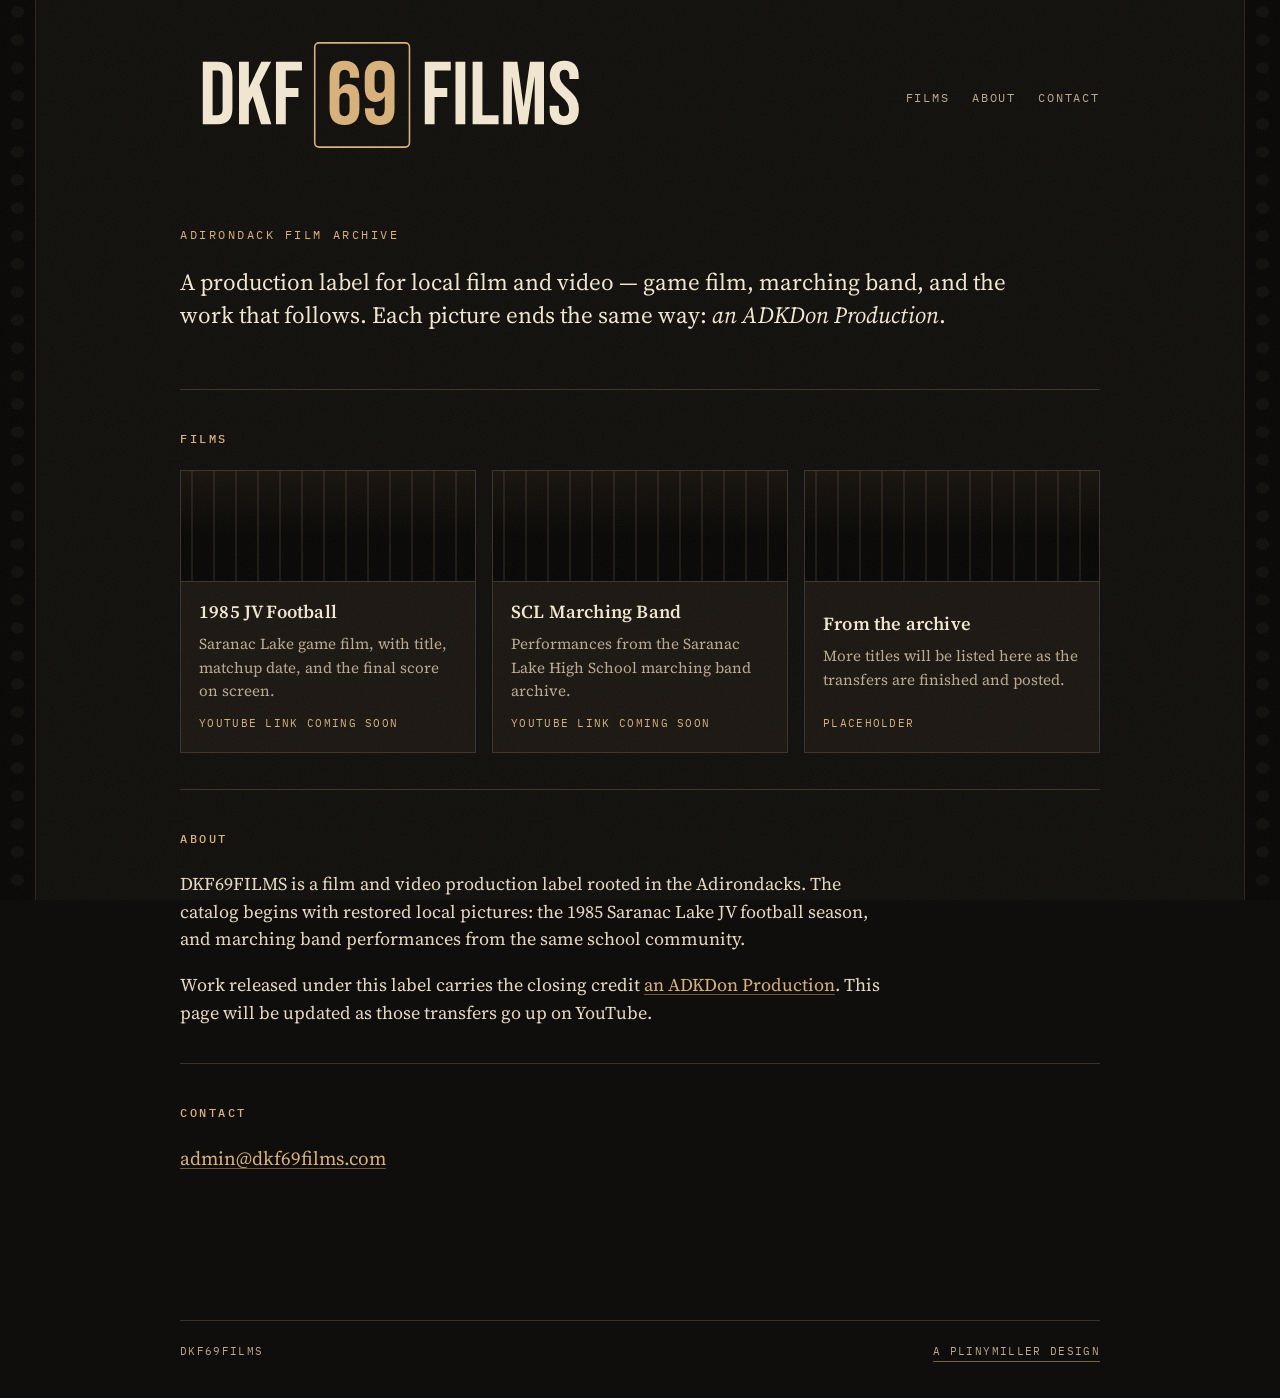
==== index.html @ ca329e14 "Initial one-page DKF69FILMS site" ====
<!DOCTYPE html>
<html lang="en">
<head>
<meta charset="utf-8">
<meta name="viewport" content="width=device-width, initial-scale=1">
<title>DKF69FILMS | Adirondack film archive</title>
<meta name="description" content="DKF69FILMS is an Adirondack film and video production label. The archive will include 1985 Saranac Lake JV football game film and SCL marching band performances, each finishing as an ADKDon Production.">
<link rel="canonical" href="https://dkf69films.com/">
<meta name="robots" content="noindex, nofollow">
<meta name="author" content="DKF69FILMS">
<meta name="theme-color" content="#100e0c">
<meta property="og:type" content="website">
<meta property="og:site_name" content="DKF69FILMS">
<meta property="og:title" content="DKF69FILMS | Adirondack film archive">
<meta property="og:description" content="A production label for local film and video from the Adirondacks.">
<meta property="og:url" content="https://dkf69films.com/">
<meta property="og:image" content="https://dkf69films.com/apple-touch-icon.png">
<meta name="twitter:card" content="summary">
<link rel="icon" href="/favicon.ico" sizes="any">
<link rel="icon" type="image/png" sizes="32x32" href="/favicon-32.png">
<link rel="apple-touch-icon" href="/apple-touch-icon.png">
<link rel="preconnect" href="https://fonts.googleapis.com">
<link rel="preconnect" href="https://fonts.gstatic.com" crossorigin>
<link href="https://fonts.googleapis.com/css2?family=IBM+Plex+Mono:wght@400;500&family=Source+Serif+4:ital,opsz,wght@0,8..60,400;0,8..60,600;1,8..60,400&display=swap" rel="stylesheet">
<style>
  :root {
    --bg: #100e0c;
    --bg-2: #1a1612;
    --cream: #f0e6d0;
    --muted: #b9a990;
    --gold: #d7b07a;
    --line: #3a3228;
    --card: #191510;
    --rail: 36px;
  }
  * { box-sizing: border-box; }
  html { scroll-behavior: smooth; }
  @media (prefers-reduced-motion: reduce) { html { scroll-behavior: auto; } }
  body {
    margin: 0;
    background: var(--bg);
    color: var(--cream);
    font: 18px/1.55 "Source Serif 4", Georgia, "Times New Roman", serif;
    -webkit-font-smoothing: antialiased;
    min-height: 100vh;
  }
  .rail {
    position: fixed;
    top: 0; bottom: 0;
    width: var(--rail);
    background-color: #070605;
    background-image: radial-gradient(ellipse 7px 6px at 50% 12px, var(--bg) 0 6px, transparent 7px);
    background-size: 100% 28px;
    z-index: 4;
    pointer-events: none;
  }
  .rail.left { left: 0; border-right: 1px solid #2a241c; }
  .rail.right { right: 0; border-left: 1px solid #2a241c; }
  .grain {
    pointer-events: none;
    position: fixed;
    inset: 0;
    z-index: 5;
    opacity: 0.07;
    background-image: url("data:image/svg+xml;utf8,<svg xmlns='http://www.w3.org/2000/svg' width='180' height='180'><filter id='n'><feTurbulence type='fractalNoise' baseFrequency='0.85' numOctaves='2' stitchTiles='stitch'/><feColorMatrix values='0 0 0 0 1  0 0 0 0 0.92  0 0 0 0 0.78  0 0 0 0.7 0'/></filter><rect width='100%' height='100%' filter='url(%23n)'/></svg>");
  }
  a { color: var(--gold); text-decoration-color: rgba(215,176,122,0.45); text-underline-offset: 3px; }
  a:hover { color: var(--cream); }
  a:focus-visible { outline: 2px solid var(--gold); outline-offset: 3px; }
  .skip {
    position: absolute; left: -999px; top: 0;
    background: var(--gold); color: var(--bg); padding: 8px 12px; z-index: 10;
  }
  .skip:focus { left: calc(var(--rail) + 16px); top: 12px; }
  .wrap {
    width: min(920px, calc(100% - (var(--rail) * 2) - 48px));
    margin: 0 auto;
    padding: 0 0 72px;
  }
  header {
    display: flex;
    align-items: center;
    justify-content: space-between;
    gap: 24px;
    padding: 28px 0 8px;
  }
  .logo { display: block; width: min(420px, 72vw); height: auto; }
  nav { display: flex; flex-wrap: wrap; gap: 6px 22px; font-family: "IBM Plex Mono", ui-monospace, monospace; font-size: 0.72rem; letter-spacing: 0.16em; text-transform: uppercase; }
  nav a { color: var(--muted); text-decoration: none; padding: 8px 0 2px; border-bottom: 1px solid transparent; }
  nav a:hover { color: var(--cream); border-bottom-color: var(--gold); }
  .hero { padding: 56px 0 28px; }
  .kicker {
    margin: 0 0 22px;
    font-family: "IBM Plex Mono", ui-monospace, monospace;
    font-size: 0.72rem;
    letter-spacing: 0.22em;
    text-transform: uppercase;
    color: var(--gold);
  }
  .lede { margin: 0; max-width: 36em; font-size: clamp(1.15rem, 2.2vw, 1.45rem); font-weight: 400; line-height: 1.45; color: var(--cream); }
  section { padding: 40px 0 8px; border-top: 1px solid var(--line); margin-top: 28px; }
  h2 {
    margin: 0 0 22px;
    font-family: "IBM Plex Mono", ui-monospace, monospace;
    font-size: 0.72rem;
    font-weight: 500;
    letter-spacing: 0.22em;
    text-transform: uppercase;
    color: var(--gold);
  }
  .films { display: grid; grid-template-columns: repeat(3, 1fr); gap: 16px; }
  .card {
    background: var(--card);
    border: 1px solid var(--line);
    min-height: 220px;
    padding: 18px 18px 20px;
    display: flex;
    flex-direction: column;
    justify-content: space-between;
    position: relative;
  }
  .card::before {
    content: "";
    display: block;
    height: 110px;
    margin: -18px -18px 16px;
    background:
      linear-gradient(180deg, rgba(215,176,122,0.07), transparent 60%),
      repeating-linear-gradient(90deg, #070605 0 10px, #1c1813 10px 12px, #070605 12px 22px);
    border-bottom: 1px solid var(--line);
  }
  .card h3 { margin: 0 0 6px; font-size: 1.15rem; font-weight: 600; letter-spacing: 0.01em; }
  .card p { margin: 0; color: var(--muted); font-size: 0.95rem; }
  .card .tag {
    font-family: "IBM Plex Mono", ui-monospace, monospace;
    font-size: 0.68rem;
    letter-spacing: 0.12em;
    text-transform: uppercase;
    color: var(--gold);
    margin-top: 12px;
  }
  .about p { margin: 0 0 1em; max-width: 40em; color: #e4d8c2; }
  .about p:last-child { margin-bottom: 0; }
  .contact a { font-size: 1.2rem; }
  footer {
    width: min(920px, calc(100% - (var(--rail) * 2) - 48px));
    margin: 48px auto 0;
    padding: 22px 0 36px;
    border-top: 1px solid var(--line);
    display: flex;
    justify-content: space-between;
    align-items: baseline;
    gap: 16px 32px;
    flex-wrap: wrap;
    font-family: "IBM Plex Mono", ui-monospace, monospace;
    font-size: 0.7rem;
    letter-spacing: 0.12em;
    text-transform: uppercase;
    color: var(--muted);
  }
  footer a { color: var(--muted); text-decoration: none; border-bottom: 1px solid rgba(215,176,122,0.5); padding-bottom: 1px; }
  footer a:hover { color: var(--cream); }
  @media (max-width: 800px) {
    :root { --rail: 16px; }
    .wrap, footer { width: calc(100% - (var(--rail) * 2) - 28px); }
    header { flex-direction: column; align-items: flex-start; gap: 16px; }
    .films { grid-template-columns: 1fr; }
    .card { min-height: 0; }
    .hero { padding-top: 36px; }
  }
</style>
</head>
<body>
  <div class="rail left" aria-hidden="true"></div>
  <div class="rail right" aria-hidden="true"></div>
  <div class="grain" aria-hidden="true"></div>
  <a class="skip" href="#films">Skip to films</a>
  <div class="wrap">
    <header>
      <a href="#top" id="top"><img class="logo" src="logo.svg" width="1200" height="252" alt="DKF69FILMS"></a>
      <nav aria-label="Page">
        <a href="#films">Films</a>
        <a href="#about">About</a>
        <a href="#contact">Contact</a>
      </nav>
    </header>
    <div class="hero">
      <p class="kicker">Adirondack film archive</p>
      <p class="lede">A production label for local film and video &mdash; game film, marching band, and the work that follows. Each picture ends the same way: <em>an ADKDon Production</em>.</p>
    </div>
    <section id="films">
      <h2>Films</h2>
      <div class="films">
        <article class="card">
          <div>
            <h3>1985 JV Football</h3>
            <p>Saranac Lake game film, with title, matchup date, and the final score on screen.</p>
          </div>
          <p class="tag">YouTube link coming soon</p>
        </article>
        <article class="card">
          <div>
            <h3>SCL Marching Band</h3>
            <p>Performances from the Saranac Lake High School marching band archive.</p>
          </div>
          <p class="tag">YouTube link coming soon</p>
        </article>
        <article class="card">
          <div>
            <h3>From the archive</h3>
            <p>More titles will be listed here as the transfers are finished and posted.</p>
          </div>
          <p class="tag">Placeholder</p>
        </article>
      </div>
    </section>
    <section id="about" class="about">
      <h2>About</h2>
      <p>DKF69FILMS is a film and video production label rooted in the Adirondacks. The catalog begins with restored local pictures: the 1985 Saranac Lake JV football season, and marching band performances from the same school community.</p>
      <p>Work released under this label carries the closing credit <a href="https://adkdon.com/">an ADKDon Production</a>. This page will be updated as those transfers go up on YouTube.</p>
    </section>
    <section id="contact" class="contact">
      <h2>Contact</h2>
      <p><a href="mailto:admin@dkf69films.com">admin@dkf69films.com</a></p>
    </section>
  </div>
  <footer>
    <span>DKF69FILMS</span>
    <a href="https://plinymiller.com/">a plinymiller design</a>
  </footer>
</body>
</html>
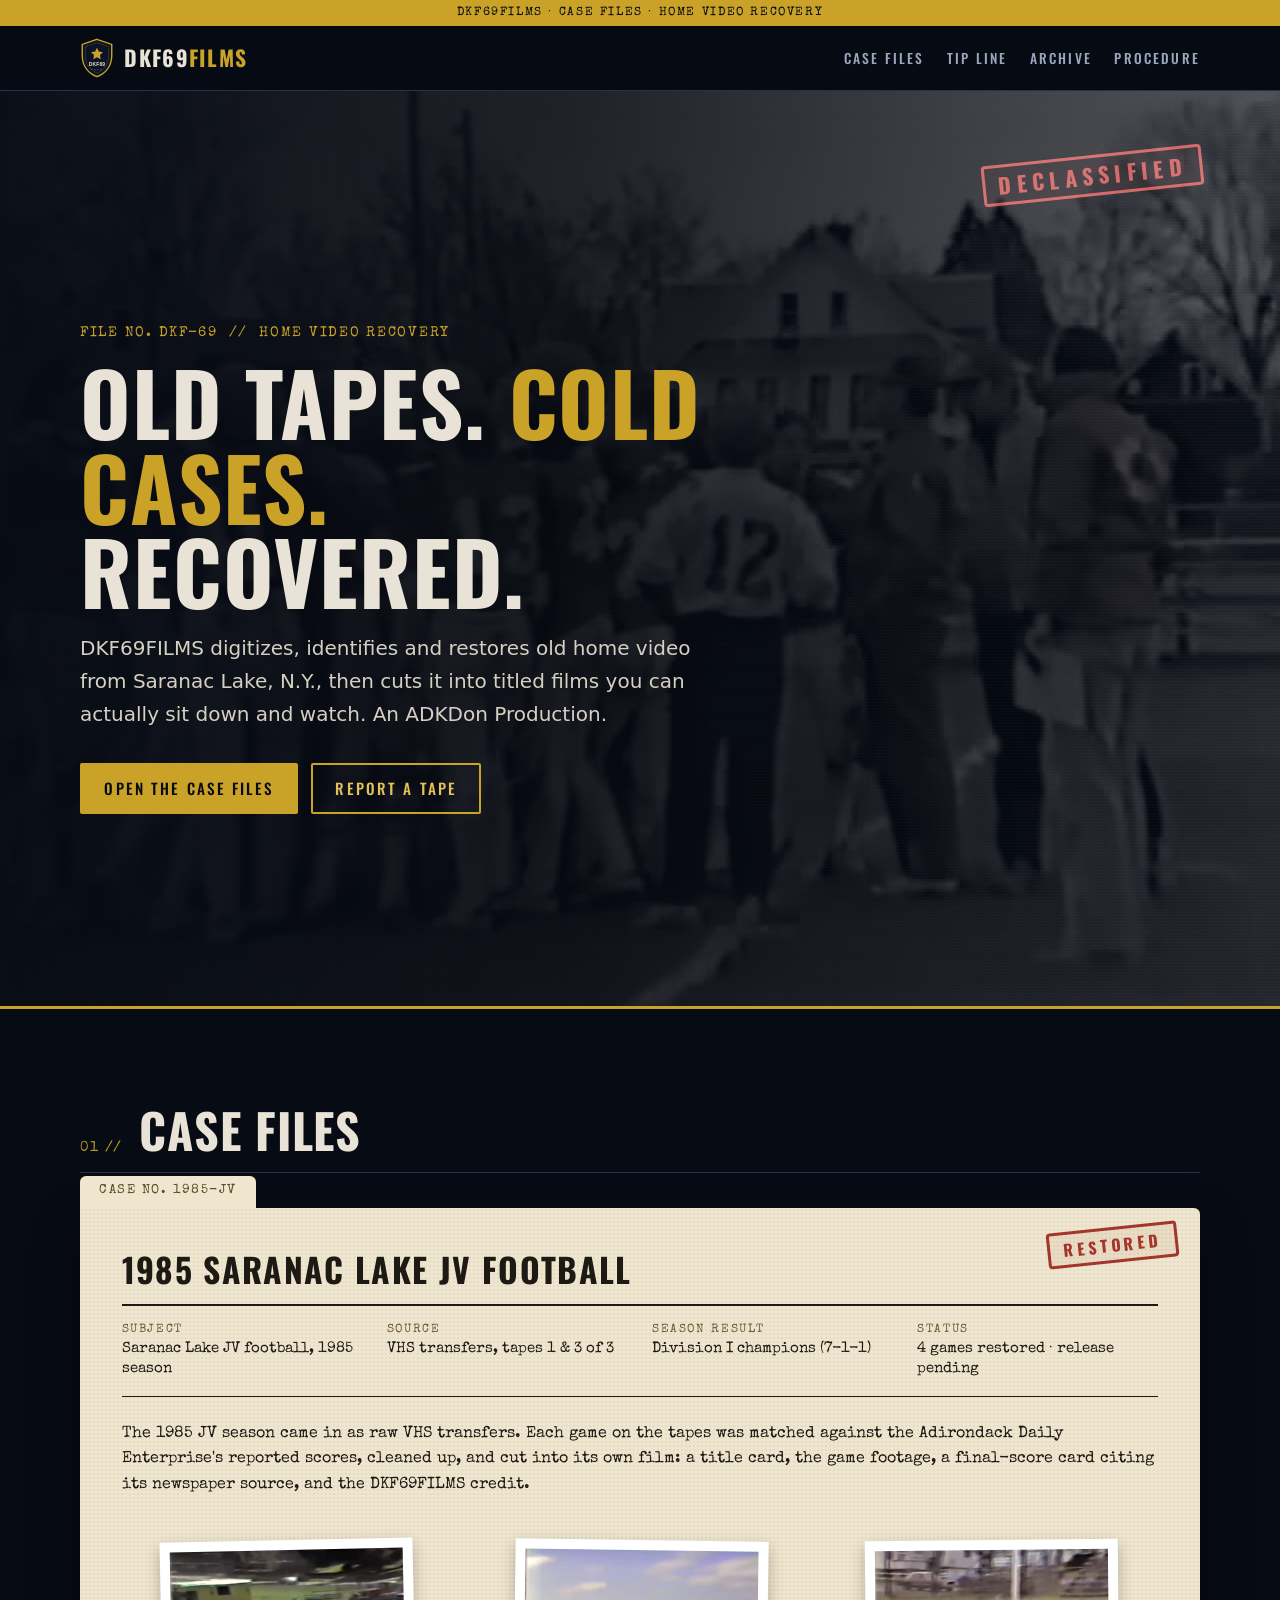
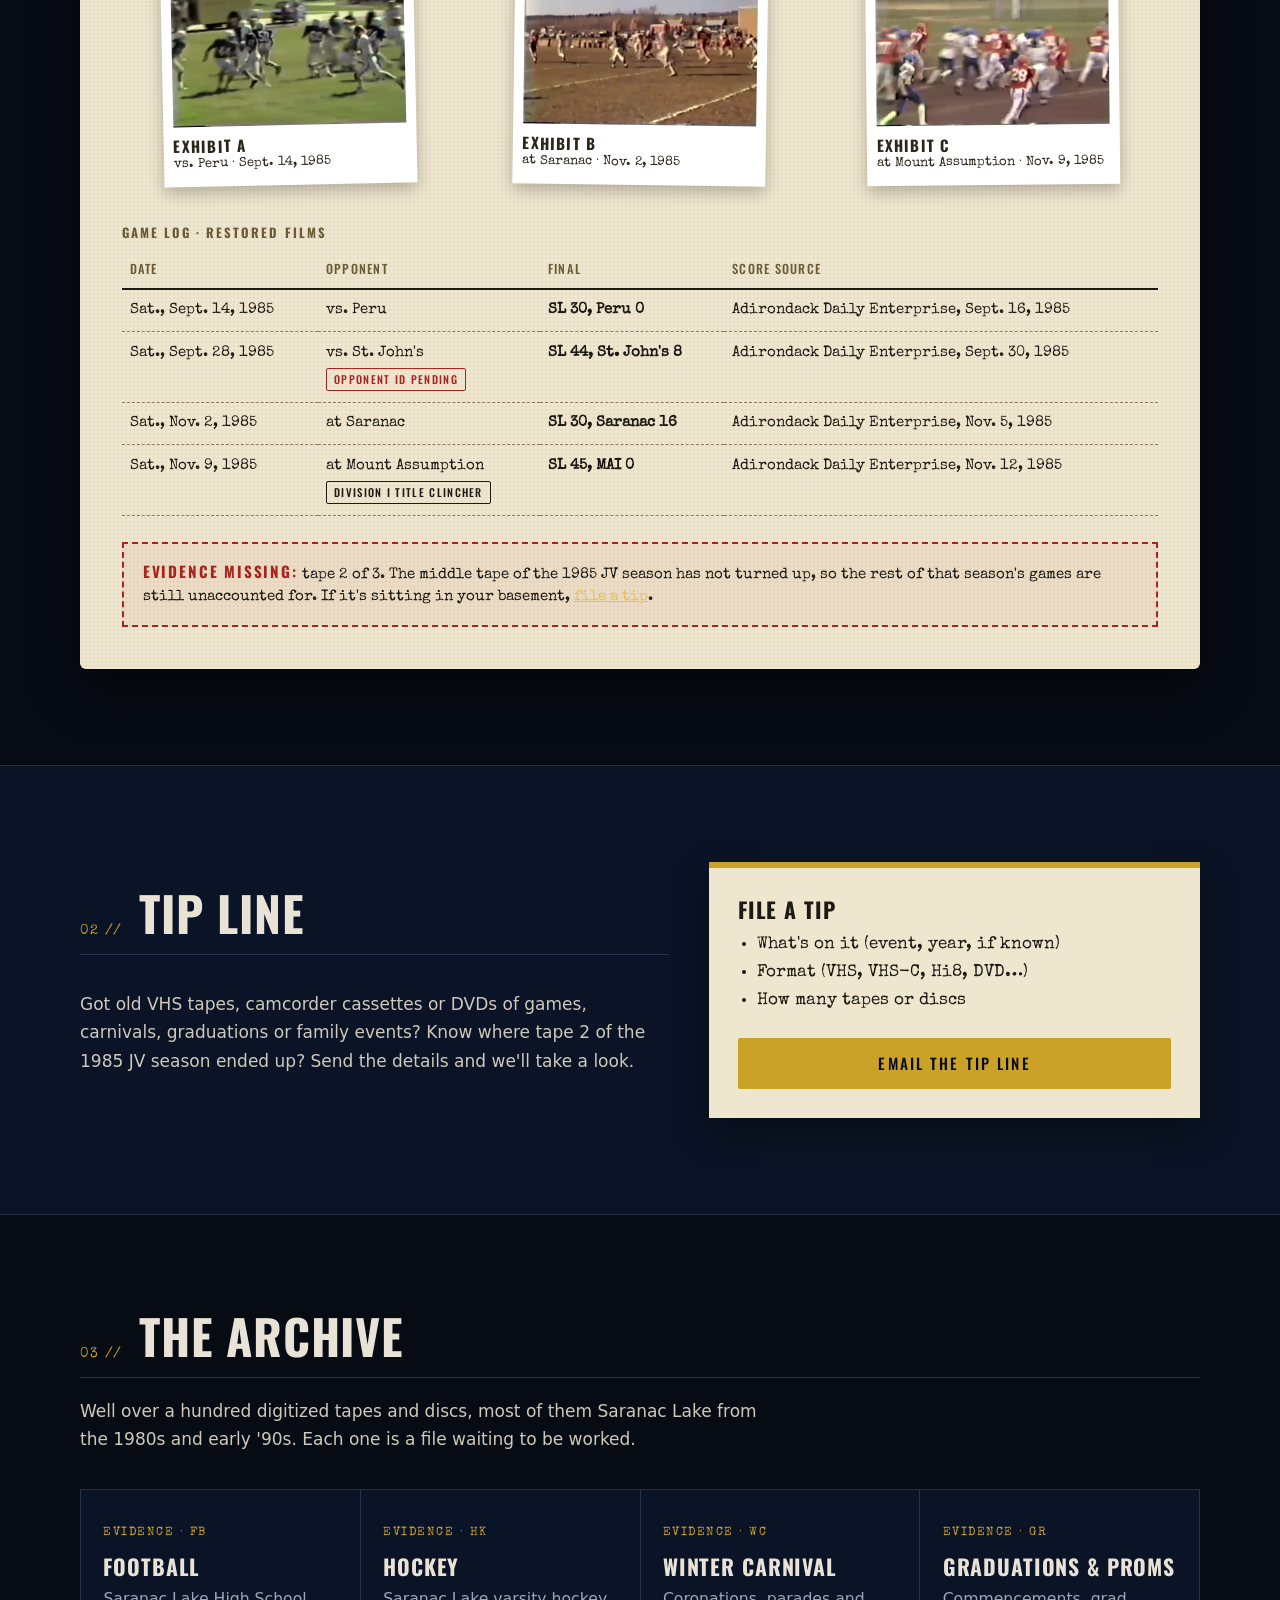
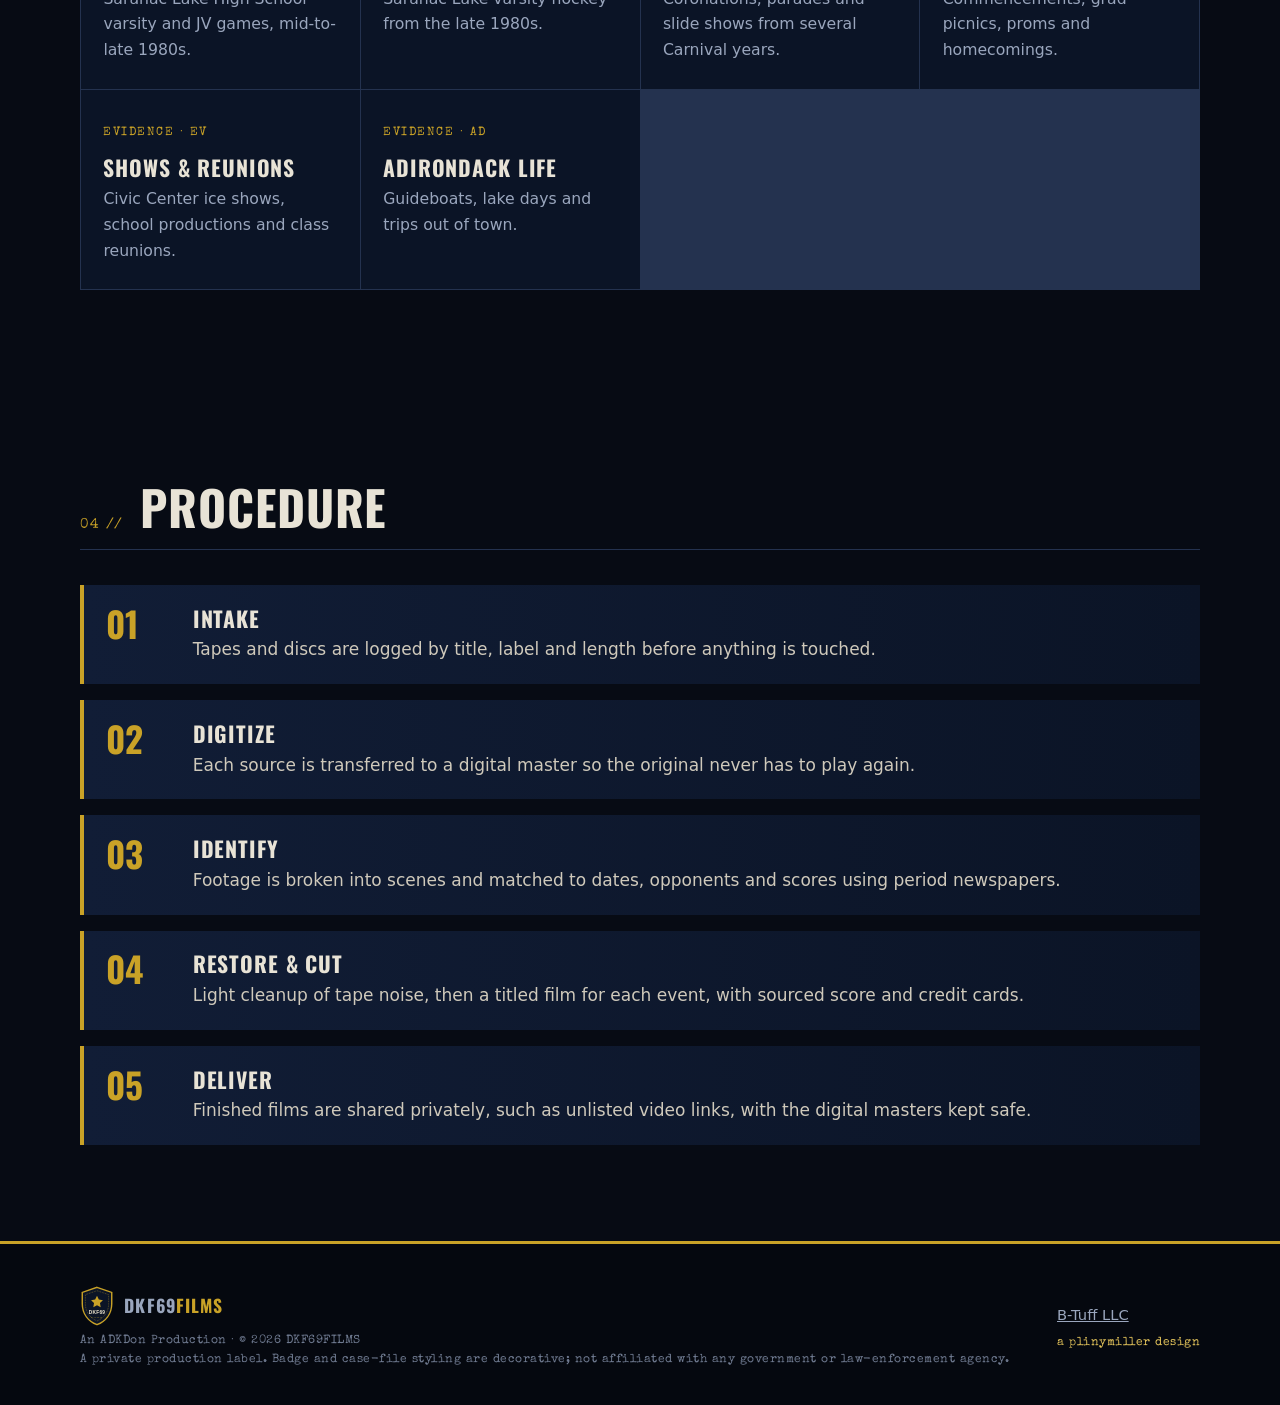
==== commit 280476cd: "Redesign: case-file themed DKF69FILMS site (approved by Brian)" ====
--- a/index.html
+++ b/index.html
@@ -1,232 +1,177 @@
-<!DOCTYPE html>
+<!doctype html>
 <html lang="en">
 <head>
 <meta charset="utf-8">
 <meta name="viewport" content="width=device-width, initial-scale=1">
-<title>DKF69FILMS | Adirondack film archive</title>
-<meta name="description" content="DKF69FILMS is an Adirondack film and video production label. The archive will include 1985 Saranac Lake JV football game film and SCL marching band performances, each finishing as an ADKDon Production.">
+<title>DKF69FILMS · Home Video Recovery &amp; Restoration · Saranac Lake, N.Y.</title>
+<meta name="description" content="DKF69FILMS recovers, identifies and restores old home video from Saranac Lake, N.Y., and cuts it into titled films. Case file: the 1985 Saranac Lake JV football season. An ADKDon Production.">
 <link rel="canonical" href="https://dkf69films.com/">
-<meta name="robots" content="noindex, nofollow">
-<meta name="author" content="DKF69FILMS">
-<meta name="theme-color" content="#100e0c">
+<meta name="theme-color" content="#070b14">
+<link rel="icon" href="/favicon.svg" type="image/svg+xml">
+<link rel="icon" href="/favicon-32.png" sizes="32x32" type="image/png">
+<link rel="apple-touch-icon" href="/apple-touch-icon.png">
 <meta property="og:type" content="website">
 <meta property="og:site_name" content="DKF69FILMS">
-<meta property="og:title" content="DKF69FILMS | Adirondack film archive">
-<meta property="og:description" content="A production label for local film and video from the Adirondacks.">
+<meta property="og:title" content="DKF69FILMS · Old tapes. Cold cases. Recovered.">
+<meta property="og:description" content="Home video recovery and restoration from Saranac Lake, N.Y. An ADKDon Production.">
 <meta property="og:url" content="https://dkf69films.com/">
-<meta property="og:image" content="https://dkf69films.com/apple-touch-icon.png">
-<meta name="twitter:card" content="summary">
-<link rel="icon" href="/favicon.ico" sizes="any">
-<link rel="icon" type="image/png" sizes="32x32" href="/favicon-32.png">
-<link rel="apple-touch-icon" href="/apple-touch-icon.png">
-<link rel="preconnect" href="https://fonts.googleapis.com">
-<link rel="preconnect" href="https://fonts.gstatic.com" crossorigin>
-<link href="https://fonts.googleapis.com/css2?family=IBM+Plex+Mono:wght@400;500&family=Source+Serif+4:ital,opsz,wght@0,8..60,400;0,8..60,600;1,8..60,400&display=swap" rel="stylesheet">
-<style>
-  :root {
-    --bg: #100e0c;
-    --bg-2: #1a1612;
-    --cream: #f0e6d0;
-    --muted: #b9a990;
-    --gold: #d7b07a;
-    --line: #3a3228;
-    --card: #191510;
-    --rail: 36px;
-  }
-  * { box-sizing: border-box; }
-  html { scroll-behavior: smooth; }
-  @media (prefers-reduced-motion: reduce) { html { scroll-behavior: auto; } }
-  body {
-    margin: 0;
-    background: var(--bg);
-    color: var(--cream);
-    font: 18px/1.55 "Source Serif 4", Georgia, "Times New Roman", serif;
-    -webkit-font-smoothing: antialiased;
-    min-height: 100vh;
-  }
-  .rail {
-    position: fixed;
-    top: 0; bottom: 0;
-    width: var(--rail);
-    background-color: #070605;
-    background-image: radial-gradient(ellipse 7px 6px at 50% 12px, var(--bg) 0 6px, transparent 7px);
-    background-size: 100% 28px;
-    z-index: 4;
-    pointer-events: none;
-  }
-  .rail.left { left: 0; border-right: 1px solid #2a241c; }
-  .rail.right { right: 0; border-left: 1px solid #2a241c; }
-  .grain {
-    pointer-events: none;
-    position: fixed;
-    inset: 0;
-    z-index: 5;
-    opacity: 0.07;
-    background-image: url("data:image/svg+xml;utf8,<svg xmlns='http://www.w3.org/2000/svg' width='180' height='180'><filter id='n'><feTurbulence type='fractalNoise' baseFrequency='0.85' numOctaves='2' stitchTiles='stitch'/><feColorMatrix values='0 0 0 0 1  0 0 0 0 0.92  0 0 0 0 0.78  0 0 0 0.7 0'/></filter><rect width='100%' height='100%' filter='url(%23n)'/></svg>");
-  }
-  a { color: var(--gold); text-decoration-color: rgba(215,176,122,0.45); text-underline-offset: 3px; }
-  a:hover { color: var(--cream); }
-  a:focus-visible { outline: 2px solid var(--gold); outline-offset: 3px; }
-  .skip {
-    position: absolute; left: -999px; top: 0;
-    background: var(--gold); color: var(--bg); padding: 8px 12px; z-index: 10;
-  }
-  .skip:focus { left: calc(var(--rail) + 16px); top: 12px; }
-  .wrap {
-    width: min(920px, calc(100% - (var(--rail) * 2) - 48px));
-    margin: 0 auto;
-    padding: 0 0 72px;
-  }
-  header {
-    display: flex;
-    align-items: center;
-    justify-content: space-between;
-    gap: 24px;
-    padding: 28px 0 8px;
-  }
-  .logo { display: block; width: min(420px, 72vw); height: auto; }
-  nav { display: flex; flex-wrap: wrap; gap: 6px 22px; font-family: "IBM Plex Mono", ui-monospace, monospace; font-size: 0.72rem; letter-spacing: 0.16em; text-transform: uppercase; }
-  nav a { color: var(--muted); text-decoration: none; padding: 8px 0 2px; border-bottom: 1px solid transparent; }
-  nav a:hover { color: var(--cream); border-bottom-color: var(--gold); }
-  .hero { padding: 56px 0 28px; }
-  .kicker {
-    margin: 0 0 22px;
-    font-family: "IBM Plex Mono", ui-monospace, monospace;
-    font-size: 0.72rem;
-    letter-spacing: 0.22em;
-    text-transform: uppercase;
-    color: var(--gold);
-  }
-  .lede { margin: 0; max-width: 36em; font-size: clamp(1.15rem, 2.2vw, 1.45rem); font-weight: 400; line-height: 1.45; color: var(--cream); }
-  section { padding: 40px 0 8px; border-top: 1px solid var(--line); margin-top: 28px; }
-  h2 {
-    margin: 0 0 22px;
-    font-family: "IBM Plex Mono", ui-monospace, monospace;
-    font-size: 0.72rem;
-    font-weight: 500;
-    letter-spacing: 0.22em;
-    text-transform: uppercase;
-    color: var(--gold);
-  }
-  .films { display: grid; grid-template-columns: repeat(3, 1fr); gap: 16px; }
-  .card {
-    background: var(--card);
-    border: 1px solid var(--line);
-    min-height: 220px;
-    padding: 18px 18px 20px;
-    display: flex;
-    flex-direction: column;
-    justify-content: space-between;
-    position: relative;
-  }
-  .card::before {
-    content: "";
-    display: block;
-    height: 110px;
-    margin: -18px -18px 16px;
-    background:
-      linear-gradient(180deg, rgba(215,176,122,0.07), transparent 60%),
-      repeating-linear-gradient(90deg, #070605 0 10px, #1c1813 10px 12px, #070605 12px 22px);
-    border-bottom: 1px solid var(--line);
-  }
-  .card h3 { margin: 0 0 6px; font-size: 1.15rem; font-weight: 600; letter-spacing: 0.01em; }
-  .card p { margin: 0; color: var(--muted); font-size: 0.95rem; }
-  .card .tag {
-    font-family: "IBM Plex Mono", ui-monospace, monospace;
-    font-size: 0.68rem;
-    letter-spacing: 0.12em;
-    text-transform: uppercase;
-    color: var(--gold);
-    margin-top: 12px;
-  }
-  .about p { margin: 0 0 1em; max-width: 40em; color: #e4d8c2; }
-  .about p:last-child { margin-bottom: 0; }
-  .contact a { font-size: 1.2rem; }
-  footer {
-    width: min(920px, calc(100% - (var(--rail) * 2) - 48px));
-    margin: 48px auto 0;
-    padding: 22px 0 36px;
-    border-top: 1px solid var(--line);
-    display: flex;
-    justify-content: space-between;
-    align-items: baseline;
-    gap: 16px 32px;
-    flex-wrap: wrap;
-    font-family: "IBM Plex Mono", ui-monospace, monospace;
-    font-size: 0.7rem;
-    letter-spacing: 0.12em;
-    text-transform: uppercase;
-    color: var(--muted);
-  }
-  footer a { color: var(--muted); text-decoration: none; border-bottom: 1px solid rgba(215,176,122,0.5); padding-bottom: 1px; }
-  footer a:hover { color: var(--cream); }
-  @media (max-width: 800px) {
-    :root { --rail: 16px; }
-    .wrap, footer { width: calc(100% - (var(--rail) * 2) - 28px); }
-    header { flex-direction: column; align-items: flex-start; gap: 16px; }
-    .films { grid-template-columns: 1fr; }
-    .card { min-height: 0; }
-    .hero { padding-top: 36px; }
-  }
-</style>
+<meta property="og:image" content="https://dkf69films.com/assets/img/og.jpg">
+<meta property="og:image:width" content="1200">
+<meta property="og:image:height" content="630">
+<meta property="og:image:alt" content="DKF69FILMS badge over a 1985 VHS football still">
+<meta name="twitter:card" content="summary_large_image">
+<meta name="twitter:title" content="DKF69FILMS · Old tapes. Cold cases. Recovered.">
+<meta name="twitter:description" content="Home video recovery and restoration from Saranac Lake, N.Y. An ADKDon Production.">
+<meta name="twitter:image" content="https://dkf69films.com/assets/img/og.jpg">
+<link rel="preload" href="/assets/fonts/oswald-latin.woff2" as="font" type="font/woff2" crossorigin>
+<link rel="preload" href="/assets/img/hero-huddle.jpg" as="image" fetchpriority="high">
+<link rel="stylesheet" href="/assets/site.css">
+<script type="application/ld+json">
+{"@context":"https://schema.org","@type":"Organization","name":"DKF69FILMS","url":"https://dkf69films.com/","logo":"https://dkf69films.com/apple-touch-icon.png","description":"Home video recovery and restoration from Saranac Lake, N.Y. An ADKDon Production."}
+</script>
 </head>
 <body>
-  <div class="rail left" aria-hidden="true"></div>
-  <div class="rail right" aria-hidden="true"></div>
-  <div class="grain" aria-hidden="true"></div>
-  <a class="skip" href="#films">Skip to films</a>
+<a class="skip" href="#main">Skip to content</a>
+<div class="strip" role="note">DKF69FILMS · Case files · Home video recovery</div>
+
+<header class="hdr">
   <div class="wrap">
-    <header>
-      <a href="#top" id="top"><img class="logo" src="logo.svg" width="1200" height="252" alt="DKF69FILMS"></a>
-      <nav aria-label="Page">
-        <a href="#films">Films</a>
-        <a href="#about">About</a>
-        <a href="#contact">Contact</a>
-      </nav>
-    </header>
-    <div class="hero">
-      <p class="kicker">Adirondack film archive</p>
-      <p class="lede">A production label for local film and video &mdash; game film, marching band, and the work that follows. Each picture ends the same way: <em>an ADKDon Production</em>.</p>
+    <a class="brand" href="/" aria-label="DKF69FILMS home">
+      <img src="/assets/badge.svg" alt="" width="34" height="40">
+      <b>DKF69<span>FILMS</span></b>
+    </a>
+    <nav aria-label="Main">
+      <ul class="nav">
+        <li><a href="#case-files">Case Files</a></li>
+        <li><a href="#tip-line">Tip Line</a></li>
+        <li><a href="#archive">Archive</a></li>
+        <li><a href="#procedure">Procedure</a></li>
+      </ul>
+    </nav>
+  </div>
+</header>
+
+<main id="main">
+  <section class="hero" aria-labelledby="hero-title">
+    <img class="bg" src="/assets/img/hero-huddle.jpg" alt="" width="1280" height="960" fetchpriority="high">
+    <span class="stamp" aria-hidden="true">Declassified</span>
+    <div class="wrap">
+      <p class="kicker">File No. DKF-69 &nbsp;//&nbsp; Home video recovery</p>
+      <h1 id="hero-title">Old tapes. <em>Cold cases.</em> Recovered.</h1>
+      <p class="lede">DKF69FILMS digitizes, identifies and restores old home video from Saranac Lake, N.Y., then cuts it into titled films you can actually sit down and watch. An ADKDon Production.</p>
+      <div class="btns">
+        <a class="btn" href="#case-files">Open the case files</a>
+        <a class="btn ghost" href="#tip-line">Report a tape</a>
+      </div>
     </div>
-    <section id="films">
-      <h2>Films</h2>
-      <div class="films">
-        <article class="card">
-          <div>
-            <h3>1985 JV Football</h3>
-            <p>Saranac Lake game film, with title, matchup date, and the final score on screen.</p>
-          </div>
-          <p class="tag">YouTube link coming soon</p>
-        </article>
-        <article class="card">
-          <div>
-            <h3>SCL Marching Band</h3>
-            <p>Performances from the Saranac Lake High School marching band archive.</p>
-          </div>
-          <p class="tag">YouTube link coming soon</p>
-        </article>
-        <article class="card">
-          <div>
-            <h3>From the archive</h3>
-            <p>More titles will be listed here as the transfers are finished and posted.</p>
-          </div>
-          <p class="tag">Placeholder</p>
-        </article>
+  </section>
+
+  <section id="case-files" aria-labelledby="cf-title">
+    <div class="wrap">
+      <div class="sec-hd"><span class="no">01 //</span><h2 id="cf-title">Case Files</h2></div>
+
+      <article class="folder" data-tab="Case No. 1985-JV" aria-labelledby="case-1985">
+        <span class="stamp" aria-hidden="true">Restored</span>
+        <h3 id="case-1985">1985 Saranac Lake JV Football</h3>
+        <dl class="meta">
+          <div><dt>Subject</dt><dd>Saranac Lake JV football, 1985 season</dd></div>
+          <div><dt>Source</dt><dd>VHS transfers, tapes 1 &amp; 3 of 3</dd></div>
+          <div><dt>Season result</dt><dd>Division I champions (7-1-1)</dd></div>
+          <div><dt>Status</dt><dd>4 games restored · release pending</dd></div>
+        </dl>
+        <p>The 1985 JV season came in as raw VHS transfers. Each game on the tapes was matched against the Adirondack Daily Enterprise's reported scores, cleaned up, and cut into its own film: a title card, the game footage, a final-score card citing its newspaper source, and the DKF69FILMS credit.</p>
+
+        <div class="exhibits">
+          <figure class="exhibit" style="--r:-1.2deg">
+            <img src="/assets/img/still-1.jpg" alt="Players at the line of scrimmage, vs. Peru, 1985 (VHS still)" width="640" height="480" loading="lazy" decoding="async">
+            <figcaption><b>Exhibit A</b>vs. Peru · Sept. 14, 1985</figcaption>
+          </figure>
+          <figure class="exhibit" style="--r:.8deg">
+            <img src="/assets/img/still-3.jpg" alt="A play in progress, at Saranac, 1985 (VHS still)" width="640" height="480" loading="lazy" decoding="async">
+            <figcaption><b>Exhibit B</b>at Saranac · Nov. 2, 1985</figcaption>
+          </figure>
+          <figure class="exhibit" style="--r:-.6deg">
+            <img src="/assets/img/still-2.jpg" alt="Players on the field at Mount Assumption, 1985 (VHS still)" width="640" height="480" loading="lazy" decoding="async">
+            <figcaption><b>Exhibit C</b>at Mount Assumption · Nov. 9, 1985</figcaption>
+          </figure>
+        </div>
+
+        <table class="log">
+          <caption>Game log · restored films</caption>
+          <thead><tr><th scope="col">Date</th><th scope="col">Opponent</th><th scope="col">Final</th><th scope="col">Score source</th></tr></thead>
+          <tbody>
+            <tr><td>Sat., Sept. 14, 1985</td><td>vs. Peru</td><td class="score">SL 30, Peru 0</td><td>Adirondack Daily Enterprise, Sept. 16, 1985</td></tr>
+            <tr><td>Sat., Sept. 28, 1985</td><td>vs. St. John's <br><span class="tag warn">Opponent ID pending</span></td><td class="score">SL 44, St. John's 8</td><td>Adirondack Daily Enterprise, Sept. 30, 1985</td></tr>
+            <tr><td>Sat., Nov. 2, 1985</td><td>at Saranac</td><td class="score">SL 30, Saranac 16</td><td>Adirondack Daily Enterprise, Nov. 5, 1985</td></tr>
+            <tr><td>Sat., Nov. 9, 1985</td><td>at Mount Assumption <br><span class="tag">Division I title clincher</span></td><td class="score">SL 45, MAI 0</td><td>Adirondack Daily Enterprise, Nov. 12, 1985</td></tr>
+          </tbody>
+        </table>
+
+        <div class="missing" role="note">
+          <strong>Evidence missing:</strong> tape 2 of 3. The middle tape of the 1985 JV season has not turned up, so the rest of that season's games are still unaccounted for. If it's sitting in your basement, <a href="#tip-line">file a tip</a>.
+        </div>
+      </article>
+    </div>
+  </section>
+
+  <section id="tip-line" class="tip" aria-labelledby="tip-title">
+    <div class="wrap">
+      <div>
+        <div class="sec-hd"><span class="no">02 //</span><h2 id="tip-title">Tip Line</h2></div>
+        <p>Got old VHS tapes, camcorder cassettes or DVDs of games, carnivals, graduations or family events? Know where tape 2 of the 1985 JV season ended up? Send the details and we'll take a look.</p>
       </div>
-    </section>
-    <section id="about" class="about">
-      <h2>About</h2>
-      <p>DKF69FILMS is a film and video production label rooted in the Adirondacks. The catalog begins with restored local pictures: the 1985 Saranac Lake JV football season, and marching band performances from the same school community.</p>
-      <p>Work released under this label carries the closing credit <a href="https://adkdon.com/">an ADKDon Production</a>. This page will be updated as those transfers go up on YouTube.</p>
-    </section>
-    <section id="contact" class="contact">
-      <h2>Contact</h2>
-      <p><a href="mailto:admin@dkf69films.com">admin@dkf69films.com</a></p>
-    </section>
+      <div class="card">
+        <h3>File a tip</h3>
+        <ul>
+          <li>What's on it (event, year, if known)</li>
+          <li>Format (VHS, VHS-C, Hi8, DVD…)</li>
+          <li>How many tapes or discs</li>
+        </ul>
+        <a class="btn" href="mailto:info@b-tuff.co?subject=DKF69FILMS%20tip">Email the tip line</a>
+      </div>
+    </div>
+  </section>
+
+  <section id="archive" aria-labelledby="ar-title">
+    <div class="wrap">
+      <div class="sec-hd"><span class="no">03 //</span><h2 id="ar-title">The Archive</h2></div>
+      <p class="intro">Well over a hundred digitized tapes and discs, most of them Saranac Lake from the 1980s and early '90s. Each one is a file waiting to be worked.</p>
+      <div class="grid">
+        <div class="cell"><span class="code">EVIDENCE · FB</span><h3>Football</h3><p>Saranac Lake High School varsity and JV games, mid-to-late 1980s.</p></div>
+        <div class="cell"><span class="code">EVIDENCE · HK</span><h3>Hockey</h3><p>Saranac Lake varsity hockey from the late 1980s.</p></div>
+        <div class="cell"><span class="code">EVIDENCE · WC</span><h3>Winter Carnival</h3><p>Coronations, parades and slide shows from several Carnival years.</p></div>
+        <div class="cell"><span class="code">EVIDENCE · GR</span><h3>Graduations &amp; Proms</h3><p>Commencements, grad picnics, proms and homecomings.</p></div>
+        <div class="cell"><span class="code">EVIDENCE · EV</span><h3>Shows &amp; Reunions</h3><p>Civic Center ice shows, school productions and class reunions.</p></div>
+        <div class="cell"><span class="code">EVIDENCE · AD</span><h3>Adirondack Life</h3><p>Guideboats, lake days and trips out of town.</p></div>
+      </div>
+    </div>
+  </section>
+
+  <section id="procedure" aria-labelledby="pr-title">
+    <div class="wrap">
+      <div class="sec-hd"><span class="no">04 //</span><h2 id="pr-title">Procedure</h2></div>
+      <ol class="steps">
+        <li><div><h3>Intake</h3><p>Tapes and discs are logged by title, label and length before anything is touched.</p></div></li>
+        <li><div><h3>Digitize</h3><p>Each source is transferred to a digital master so the original never has to play again.</p></div></li>
+        <li><div><h3>Identify</h3><p>Footage is broken into scenes and matched to dates, opponents and scores using period newspapers.</p></div></li>
+        <li><div><h3>Restore &amp; cut</h3><p>Light cleanup of tape noise, then a titled film for each event, with sourced score and credit cards.</p></div></li>
+        <li><div><h3>Deliver</h3><p>Finished films are shared privately, such as unlisted video links, with the digital masters kept safe.</p></div></li>
+      </ol>
+    </div>
+  </section>
+</main>
+
+<footer class="ftr">
+  <div class="wrap">
+    <div>
+      <a class="brand" href="/" aria-label="DKF69FILMS home"><img src="/assets/badge.svg" alt="" width="28" height="33" loading="lazy"><b>DKF69<span>FILMS</span></b></a>
+      <small>An ADKDon Production · © 2026 DKF69FILMS<br>A private production label. Badge and case-file styling are decorative; not affiliated with any government or law-enforcement agency.</small>
+    </div>
+    <div>
+      <a href="https://b-tuff.co/">B-Tuff LLC</a>
+      <small class="credit"><a href="https://plinymiller.com">a plinymiller design</a></small>
+    </div>
   </div>
-  <footer>
-    <span>DKF69FILMS</span>
-    <a href="https://plinymiller.com/">a plinymiller design</a>
-  </footer>
+</footer>
 </body>
 </html>
--- a/assets/site.css
+++ b/assets/site.css
@@ -0,0 +1,134 @@
+@font-face{font-family:"Oswald";src:url(fonts/oswald-latin.woff2) format("woff2");font-weight:200 700;font-display:swap}
+@font-face{font-family:"Special Elite";src:url(fonts/special-elite-latin.woff2) format("woff2");font-weight:400;font-display:swap}
+:root{
+  --ink:#070b14;--navy:#0b1426;--navy-2:#111d36;--line:#24324f;
+  --gold:#c9a227;--gold-2:#e2c25a;--paper:#efe6cf;--paper-2:#e4d8b8;--text:#e8e3d6;--muted:#9aa6bd;
+  --red:#a8251f;
+  --sans:"Oswald","Arial Narrow",Impact,sans-serif;
+  --type:"Special Elite","Courier New",Courier,monospace;
+  --body:system-ui,-apple-system,"Segoe UI",Roboto,Helvetica,Arial,sans-serif;
+  --wrap:1120px;
+}
+*,*::before,*::after{box-sizing:border-box}
+html{scroll-behavior:smooth;-webkit-text-size-adjust:100%}
+@media (prefers-reduced-motion:reduce){html{scroll-behavior:auto}*{animation:none!important;transition:none!important}}
+body{margin:0;background:var(--ink);color:var(--text);font:400 1.0625rem/1.65 var(--body)}
+img{max-width:100%;height:auto;display:block}
+a{color:var(--gold-2)}
+a:hover{color:#fff}
+:focus-visible{outline:3px solid var(--gold);outline-offset:3px}
+.wrap{width:min(100% - 2.5rem,var(--wrap));margin-inline:auto}
+.skip{position:absolute;left:-999px;top:0;background:var(--gold);color:var(--ink);padding:.6rem 1rem;z-index:99;font-weight:700}
+.skip:focus{left:1rem;top:1rem}
+.sr{position:absolute;width:1px;height:1px;overflow:hidden;clip:rect(0 0 0 0);white-space:nowrap}
+
+/* top strip */
+.strip{background:var(--gold);color:var(--ink);font:500 .72rem/1 var(--type);letter-spacing:.14em;text-transform:uppercase;text-align:center;padding:.45rem .5rem}
+
+/* header */
+.hdr{position:sticky;top:0;z-index:20;background:rgba(7,11,20,.92);backdrop-filter:blur(8px);border-bottom:1px solid var(--line)}
+.hdr .wrap{display:flex;align-items:center;justify-content:space-between;gap:1rem;min-height:64px}
+.brand{display:flex;align-items:center;gap:.65rem;text-decoration:none;color:var(--text)}
+.brand img{width:34px;height:40px}
+.brand b{font:700 1.35rem/1 var(--sans);letter-spacing:.06em}
+.brand b span{color:var(--gold)}
+.nav{display:flex;gap:1.4rem;list-style:none;margin:0;padding:0}
+.nav a{font:500 .85rem/1 var(--sans);letter-spacing:.16em;text-transform:uppercase;color:var(--muted);text-decoration:none;padding:.5rem 0}
+.nav a:hover{color:var(--gold-2)}
+@media (max-width:680px){.nav{gap:.9rem}.nav li:nth-child(n+3){display:none}.brand b{font-size:1.15rem}}
+
+/* hero */
+.hero{position:relative;isolation:isolate;overflow:hidden;border-bottom:3px solid var(--gold)}
+.hero picture,.hero>img{position:absolute;inset:0;z-index:-2}
+.hero img.bg{width:100%;height:100%;object-fit:cover;filter:grayscale(.85) contrast(1.1) brightness(.55) sepia(.25)}
+.hero::before{content:"";position:absolute;inset:0;z-index:-1;background:
+  linear-gradient(90deg,rgba(7,11,20,.96) 0%,rgba(7,11,20,.82) 45%,rgba(11,20,38,.45) 100%),
+  repeating-linear-gradient(0deg,rgba(255,255,255,.03) 0 1px,transparent 1px 3px)}
+.hero .wrap{padding:clamp(4rem,11vw,8.5rem) 0 clamp(3.5rem,8vw,6rem)}
+.kicker{font:400 .9rem/1.4 var(--type);color:var(--gold);letter-spacing:.12em;text-transform:uppercase;margin:0 0 1rem}
+.hero h1{font:700 clamp(2.6rem,7.5vw,5.4rem)/.98 var(--sans);text-transform:uppercase;letter-spacing:.01em;margin:0 0 1.2rem;max-width:14ch}
+.hero h1 em{font-style:normal;color:var(--gold)}
+.hero p.lede{font-size:clamp(1.05rem,2vw,1.25rem);max-width:40rem;color:#d6d0c2;margin:0 0 2rem}
+.stamp{display:inline-block;font:700 1rem/1 var(--sans);letter-spacing:.25em;text-transform:uppercase;color:var(--red);border:3px solid var(--red);padding:.45rem .8rem .4rem;transform:rotate(-6deg);border-radius:4px;opacity:.9;mix-blend-mode:screen;background:rgba(168,37,31,.06)}
+.hero .stamp{position:absolute;right:clamp(1rem,6vw,5rem);top:clamp(1.5rem,6vw,4rem);font-size:clamp(.9rem,2vw,1.35rem);color:#e0473f;border-color:#e0473f}
+.btns{display:flex;flex-wrap:wrap;gap:.8rem}
+.btn{display:inline-flex;align-items:center;gap:.5rem;font:500 .95rem/1 var(--sans);letter-spacing:.14em;text-transform:uppercase;text-decoration:none;padding:1rem 1.4rem;border:2px solid var(--gold);color:var(--ink);background:var(--gold);border-radius:2px}
+.btn:hover{background:var(--gold-2);color:var(--ink)}
+.btn.ghost{background:transparent;color:var(--gold-2)}
+.btn.ghost:hover{background:rgba(201,162,39,.12);color:#fff}
+
+/* sections */
+section{padding:clamp(3.5rem,8vw,6rem) 0}
+.sec-hd{display:flex;align-items:baseline;gap:1rem;flex-wrap:wrap;margin-bottom:2.2rem;border-bottom:1px solid var(--line);padding-bottom:1rem}
+.sec-hd .no{font:400 .85rem/1 var(--type);color:var(--gold);letter-spacing:.1em}
+h2{font:700 clamp(1.9rem,4.5vw,3rem)/1.05 var(--sans);text-transform:uppercase;margin:0;letter-spacing:.02em}
+h3{font:700 1.35rem/1.15 var(--sans);text-transform:uppercase;letter-spacing:.04em;margin:0 0 .5rem}
+.intro{max-width:44rem;color:#cfc9bb;margin:-1rem 0 2.2rem}
+
+/* case file folder */
+.folder{position:relative;background:var(--paper);color:#1d1a14;border-radius:0 6px 6px 6px;padding:clamp(1.4rem,4vw,2.6rem);box-shadow:0 20px 50px rgba(0,0,0,.45);margin-top:2.2rem;
+  background-image:radial-gradient(rgba(120,90,40,.08) 1px,transparent 1px);background-size:4px 4px}
+.folder::before{content:attr(data-tab);position:absolute;left:0;top:-2rem;height:2rem;padding:.55rem 1.2rem 0;background:var(--paper);border-radius:6px 6px 0 0;font:400 .8rem/1 var(--type);letter-spacing:.12em;color:#5a4a26;text-transform:uppercase}
+.folder .stamp{position:absolute;right:1.4rem;top:1.2rem;mix-blend-mode:multiply;color:var(--red);border-color:var(--red)}
+.meta{display:grid;grid-template-columns:repeat(auto-fit,minmax(170px,1fr));gap:.6rem 1.5rem;font:400 .92rem/1.4 var(--type);border-top:2px solid #1d1a14;border-bottom:1px solid #1d1a14;padding:1rem 0;margin:1rem 0 1.6rem}
+.meta dt{font-size:.72rem;letter-spacing:.14em;text-transform:uppercase;color:#6b5b36}
+.meta dd{margin:0}
+.folder h3{font-size:clamp(1.5rem,3.5vw,2.1rem);padding-right:8rem}
+.folder p{font-family:var(--type);font-size:.98rem;line-height:1.6}
+.exhibits{display:grid;grid-template-columns:repeat(auto-fit,minmax(230px,1fr));gap:1.2rem;margin:1.6rem 0}
+.exhibit{background:#fff;padding:.6rem .6rem .8rem;box-shadow:0 6px 16px rgba(0,0,0,.25);transform:rotate(var(--r,0deg))}
+.exhibit img{aspect-ratio:4/3;object-fit:cover;width:100%;filter:sepia(.25) contrast(1.05)}
+.exhibit figcaption{font:400 .82rem/1.35 var(--type);margin-top:.55rem;color:#2b261c}
+.exhibit figcaption b{display:block;font-family:var(--sans);font-weight:700;letter-spacing:.08em;text-transform:uppercase;font-size:.95rem}
+.log{width:100%;border-collapse:collapse;font:400 .92rem/1.4 var(--type);margin-top:.5rem}
+.log caption{text-align:left;font:700 .8rem/1 var(--sans);letter-spacing:.16em;text-transform:uppercase;color:#6b5b36;padding-bottom:.6rem}
+.log th,.log td{text-align:left;padding:.65rem .5rem;border-bottom:1px dashed #8d7c55;vertical-align:top}
+.log th{font-family:var(--sans);font-weight:500;letter-spacing:.1em;text-transform:uppercase;font-size:.78rem;color:#6b5b36;border-bottom:2px solid #1d1a14}
+.log .score{white-space:nowrap;font-weight:700}
+.tag{display:inline-block;font:500 .68rem/1 var(--sans);letter-spacing:.12em;text-transform:uppercase;padding:.3rem .45rem;border:1.5px solid currentColor;border-radius:2px;margin-top:.3rem}
+.tag.warn{color:var(--red)}
+.redact{background:#1d1a14;color:#1d1a14;border-radius:1px;padding:0 .2em;user-select:none}
+.missing{margin-top:1.6rem;border:2px dashed var(--red);padding:1rem 1.2rem;font:400 .95rem/1.5 var(--type);background:rgba(168,37,31,.05)}
+.missing strong{font-family:var(--sans);letter-spacing:.12em;text-transform:uppercase;color:var(--red)}
+@media (max-width:600px){
+  .folder h3{padding-right:0;margin-top:2.4rem}
+  .log thead{display:none}
+  .log tr{display:grid;grid-template-columns:1fr auto;gap:.1rem .8rem;border-bottom:1px dashed #8d7c55;padding:.7rem 0}
+  .log td{border:0;padding:0}
+  .log td:nth-child(1){grid-column:1/-1;font-size:.8rem;color:#6b5b36}
+  .log td:nth-child(4){grid-column:1/-1;font-size:.82rem}
+}
+
+/* evidence / archive */
+.grid{display:grid;grid-template-columns:repeat(auto-fit,minmax(240px,1fr));gap:1px;background:var(--line);border:1px solid var(--line)}
+.cell{background:var(--navy);padding:1.6rem 1.4rem}
+.cell .code{font:400 .78rem/1 var(--type);color:var(--gold);letter-spacing:.12em}
+.cell h3{margin:.7rem 0 .4rem}
+.cell p{margin:0;color:var(--muted);font-size:.98rem}
+
+/* procedure */
+.steps{counter-reset:s;list-style:none;margin:0;padding:0;display:grid;gap:1rem}
+.steps li{counter-increment:s;display:grid;grid-template-columns:4.2rem 1fr;gap:1.2rem;align-items:start;background:linear-gradient(90deg,var(--navy-2),var(--navy));border-left:4px solid var(--gold);padding:1.3rem 1.4rem}
+.steps li::before{content:counter(s,decimal-leading-zero);font:700 2.2rem/1 var(--sans);color:var(--gold)}
+.steps h3{margin:0 0 .3rem}
+.steps p{margin:0;color:#cfc9bb}
+
+/* tip line */
+.tip{background:var(--navy);border-block:1px solid var(--line)}
+.tip .wrap{display:grid;grid-template-columns:1.2fr 1fr;gap:2.5rem;align-items:center}
+@media (max-width:820px){.tip .wrap{grid-template-columns:1fr}}
+.tip p{color:#cfc9bb}
+.card{background:var(--paper);color:#1d1a14;padding:1.8rem;font-family:var(--type);border-top:6px solid var(--gold);box-shadow:0 14px 34px rgba(0,0,0,.4)}
+.card h3{color:#1d1a14}
+.card ul{margin:.6rem 0 1.4rem;padding-left:1.2rem}
+.card .btn{width:100%;justify-content:center}
+
+/* footer */
+.ftr{padding:2.6rem 0 2.2rem;border-top:3px solid var(--gold);background:#05080f;color:var(--muted);font-size:.92rem}
+.ftr .wrap{display:flex;flex-wrap:wrap;gap:1.2rem 2rem;justify-content:space-between;align-items:center}
+.ftr .brand b{font-size:1.1rem}
+.ftr a{color:var(--muted)}
+.ftr a:hover{color:var(--gold-2)}
+.ftr small{display:block;font:400 .78rem/1.5 var(--type);letter-spacing:.04em;margin-top:.4rem;color:#6f7a90}
+.credit a{color:var(--gold-2);text-decoration:none}
+.credit a:hover{text-decoration:underline}
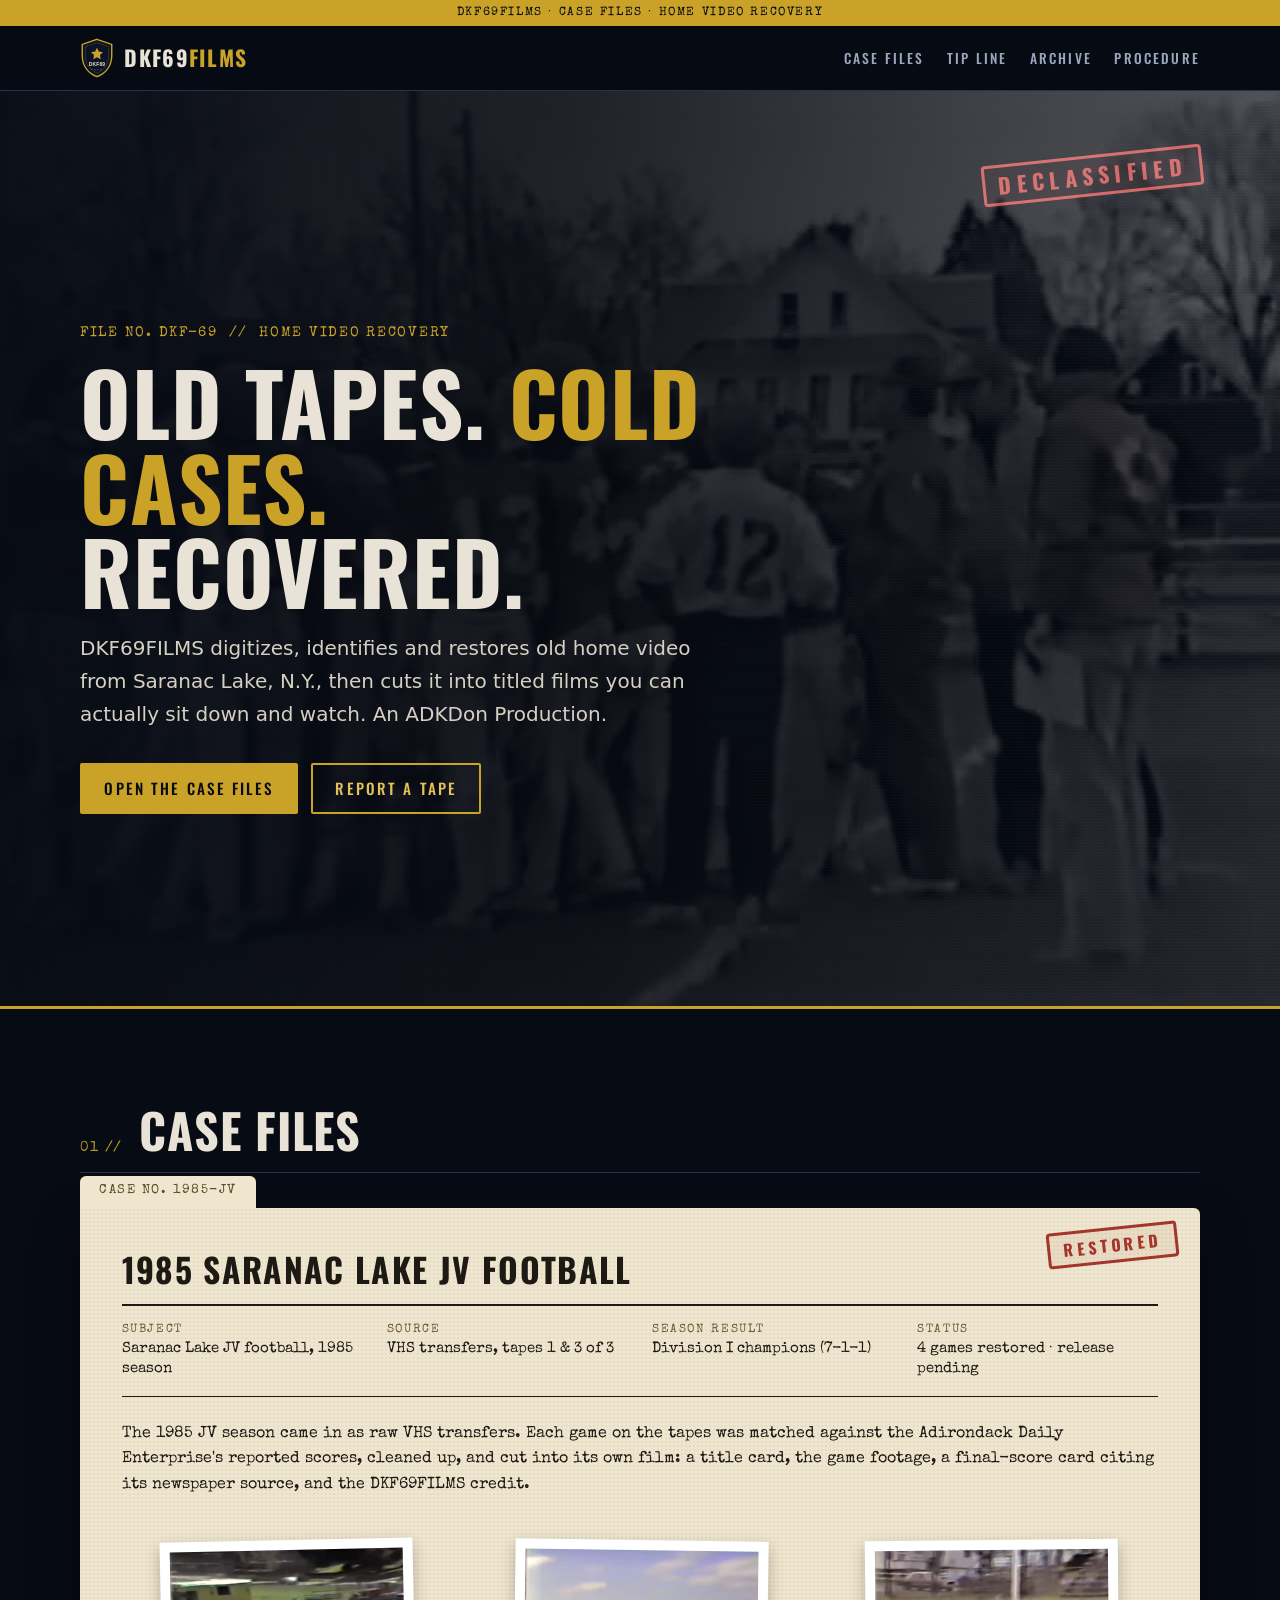
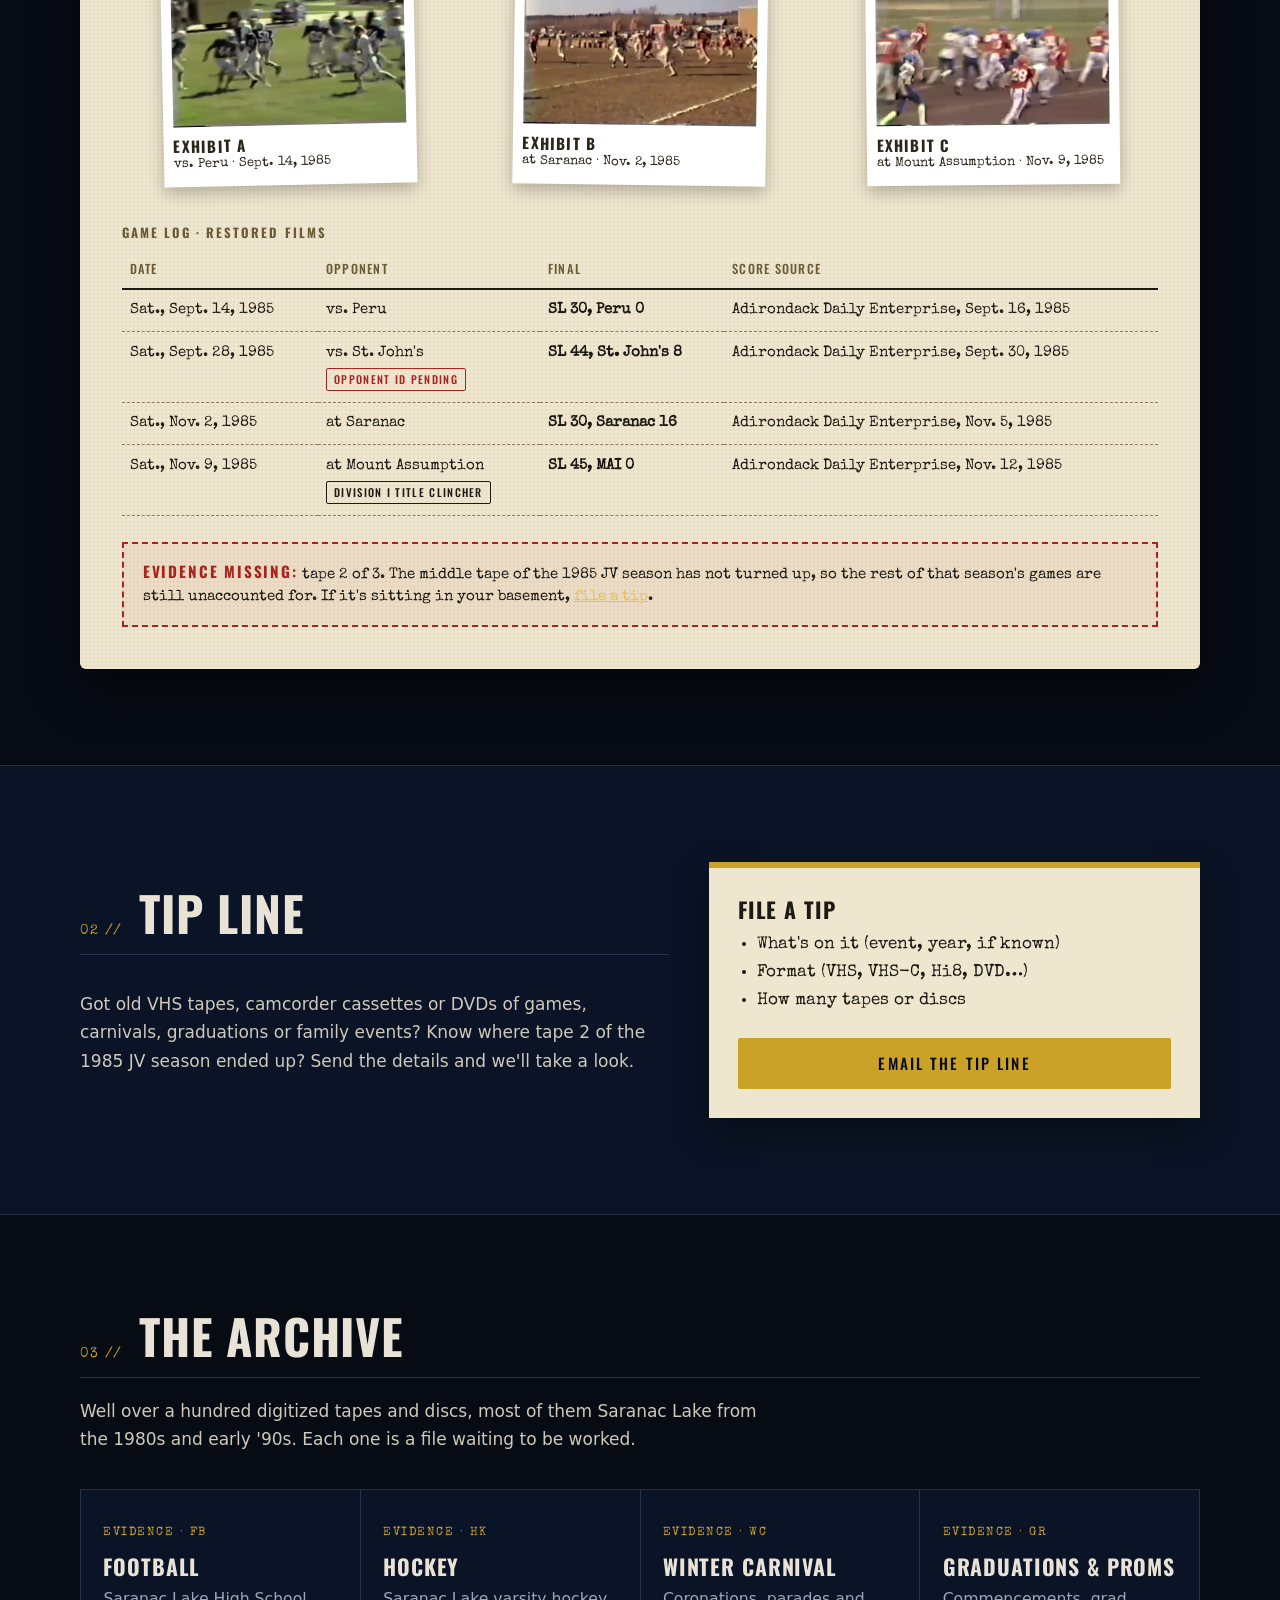
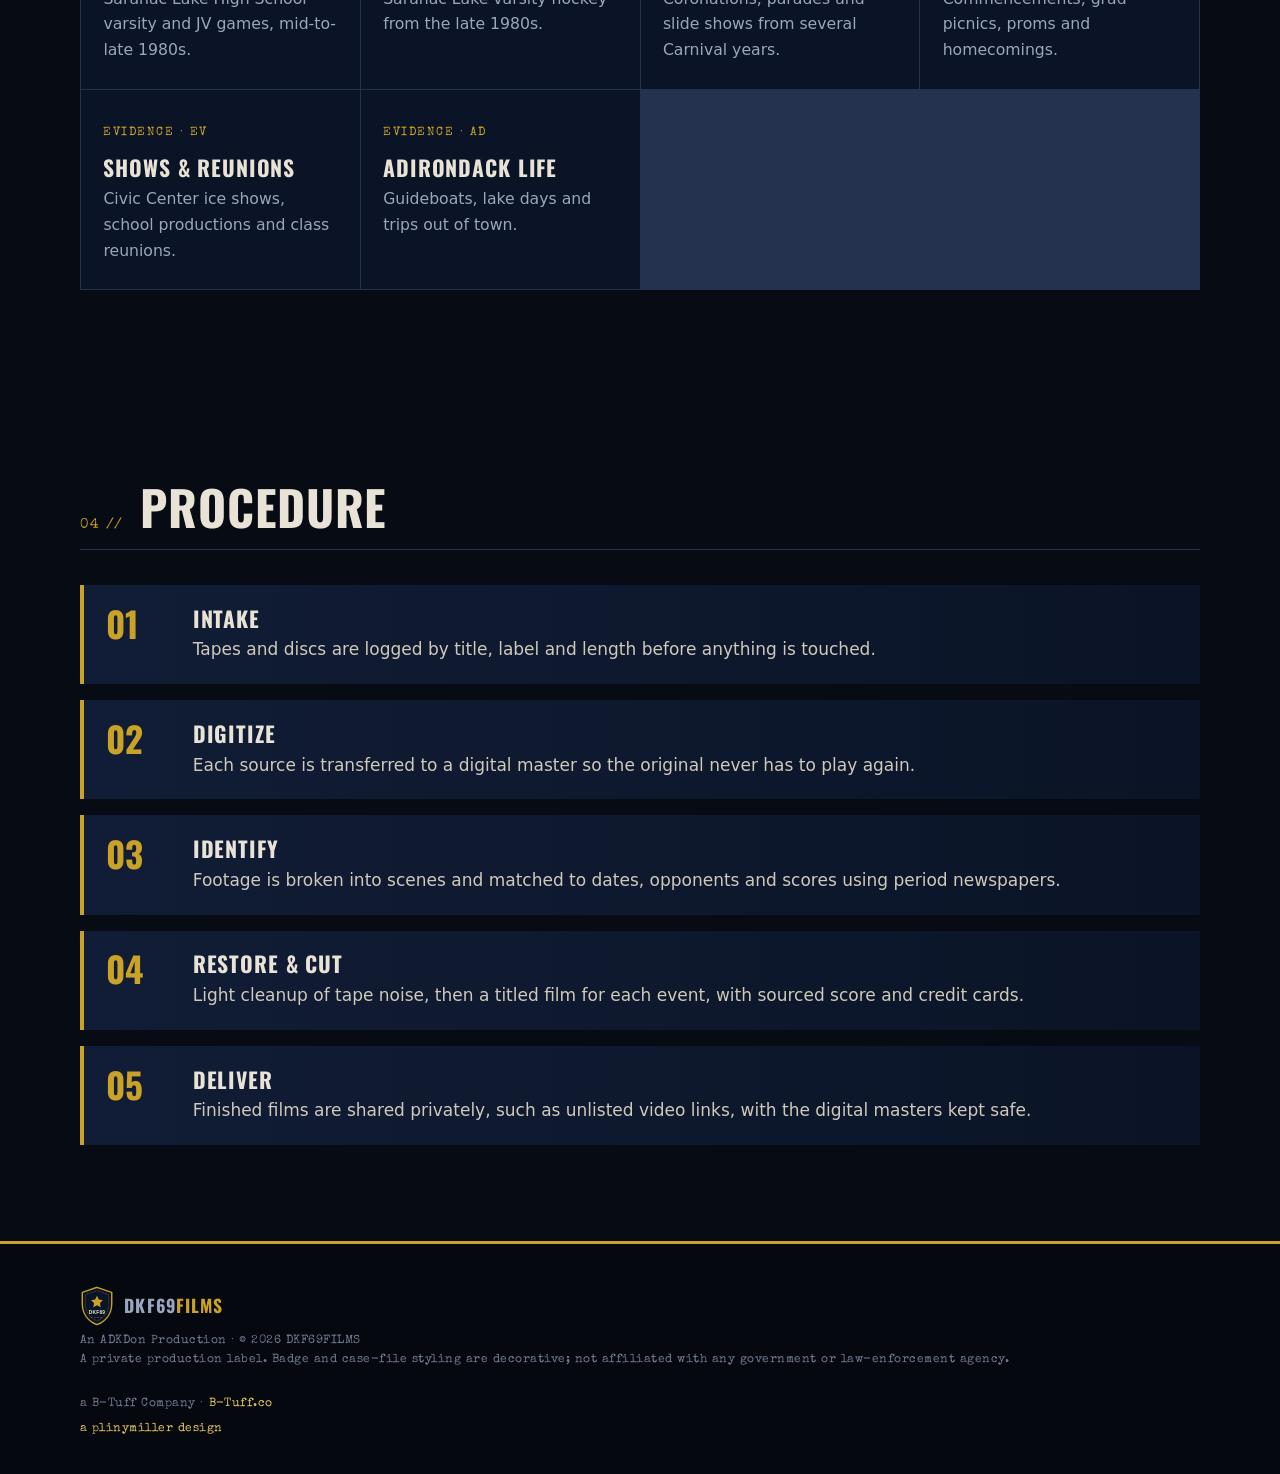
==== commit ebe129ad: "Add a small B-Tuff Company footer credit Add "a B-Tuff Company · B-Tuff.co" with B-Tuff.co linking t" ====
--- a/index.html
+++ b/index.html
@@ -168,7 +168,7 @@
       <small>An ADKDon Production · © 2026 DKF69FILMS<br>A private production label. Badge and case-file styling are decorative; not affiliated with any government or law-enforcement agency.</small>
     </div>
     <div>
-      <a href="https://b-tuff.co/">B-Tuff LLC</a>
+      <small class="credit">a B-Tuff Company · <a href="https://b-tuff.co/">B-Tuff.co</a></small>
       <small class="credit"><a href="https://plinymiller.com">a plinymiller design</a></small>
     </div>
   </div>
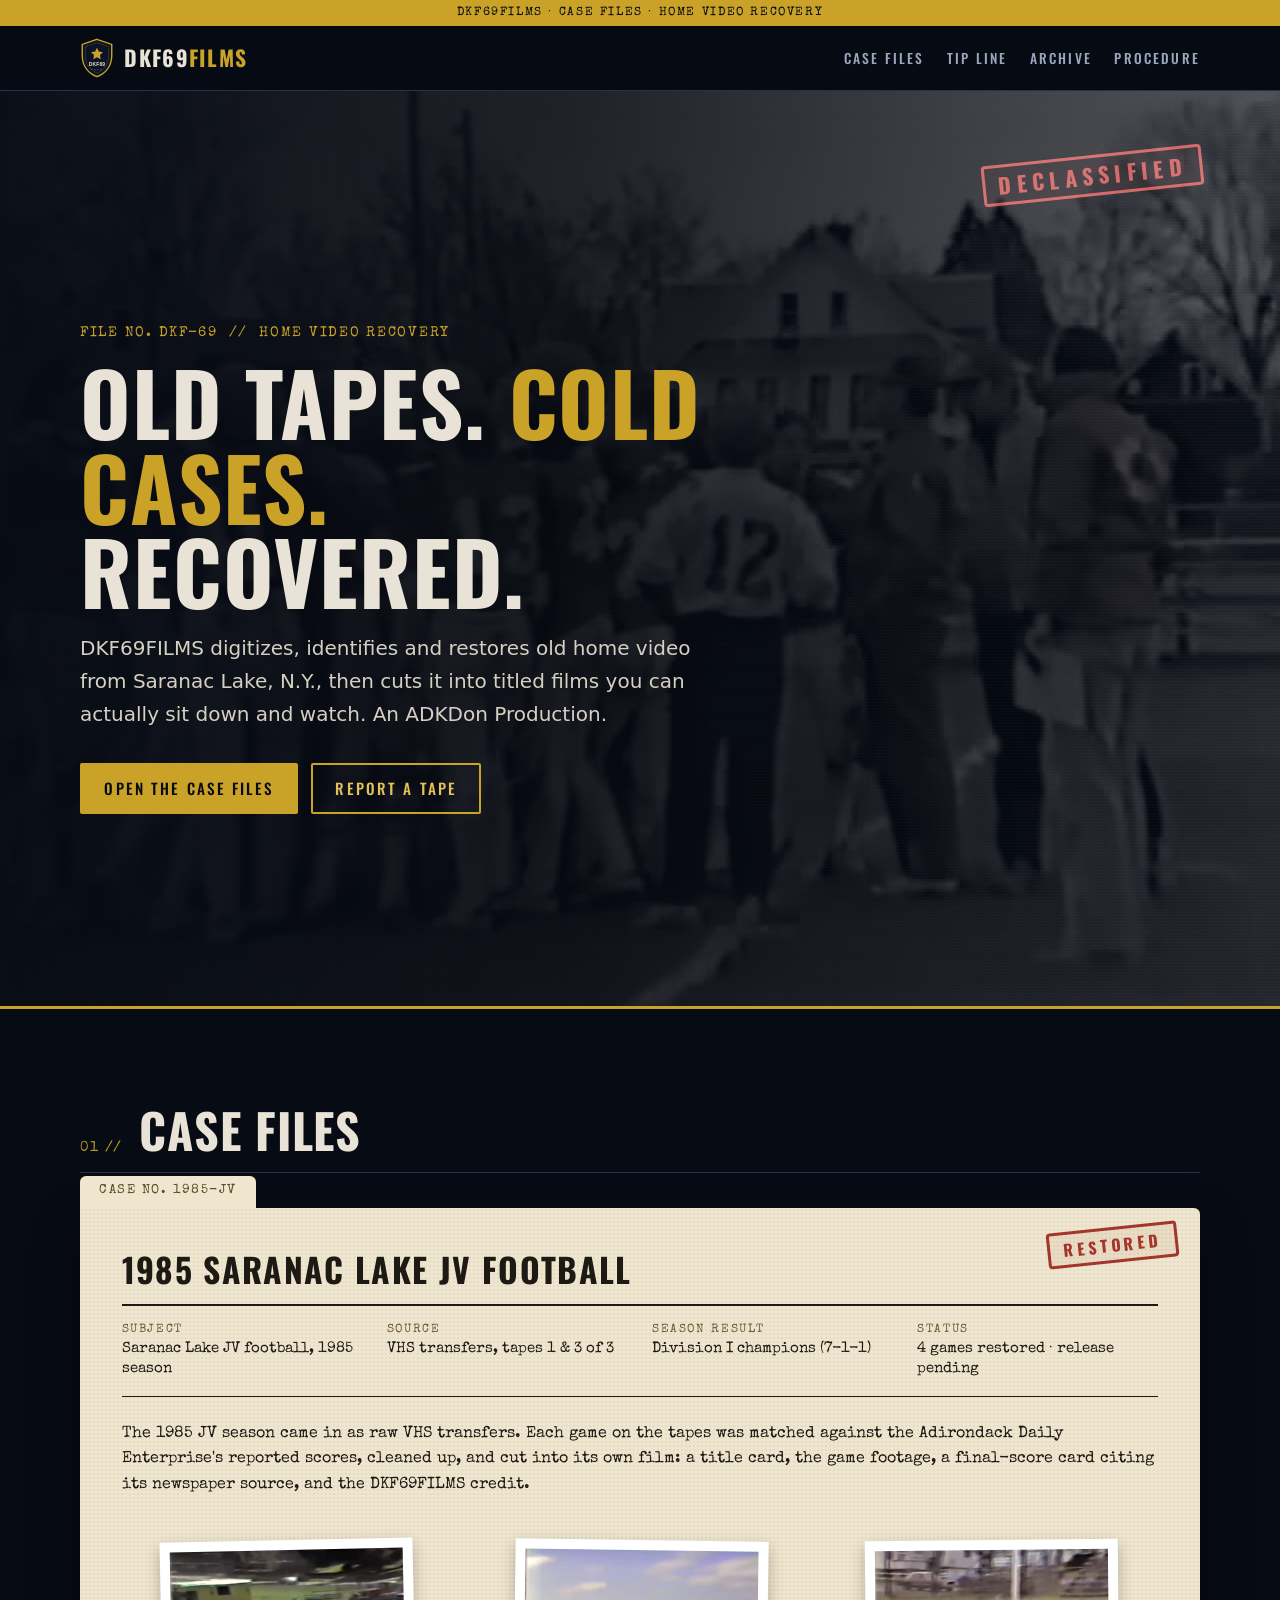
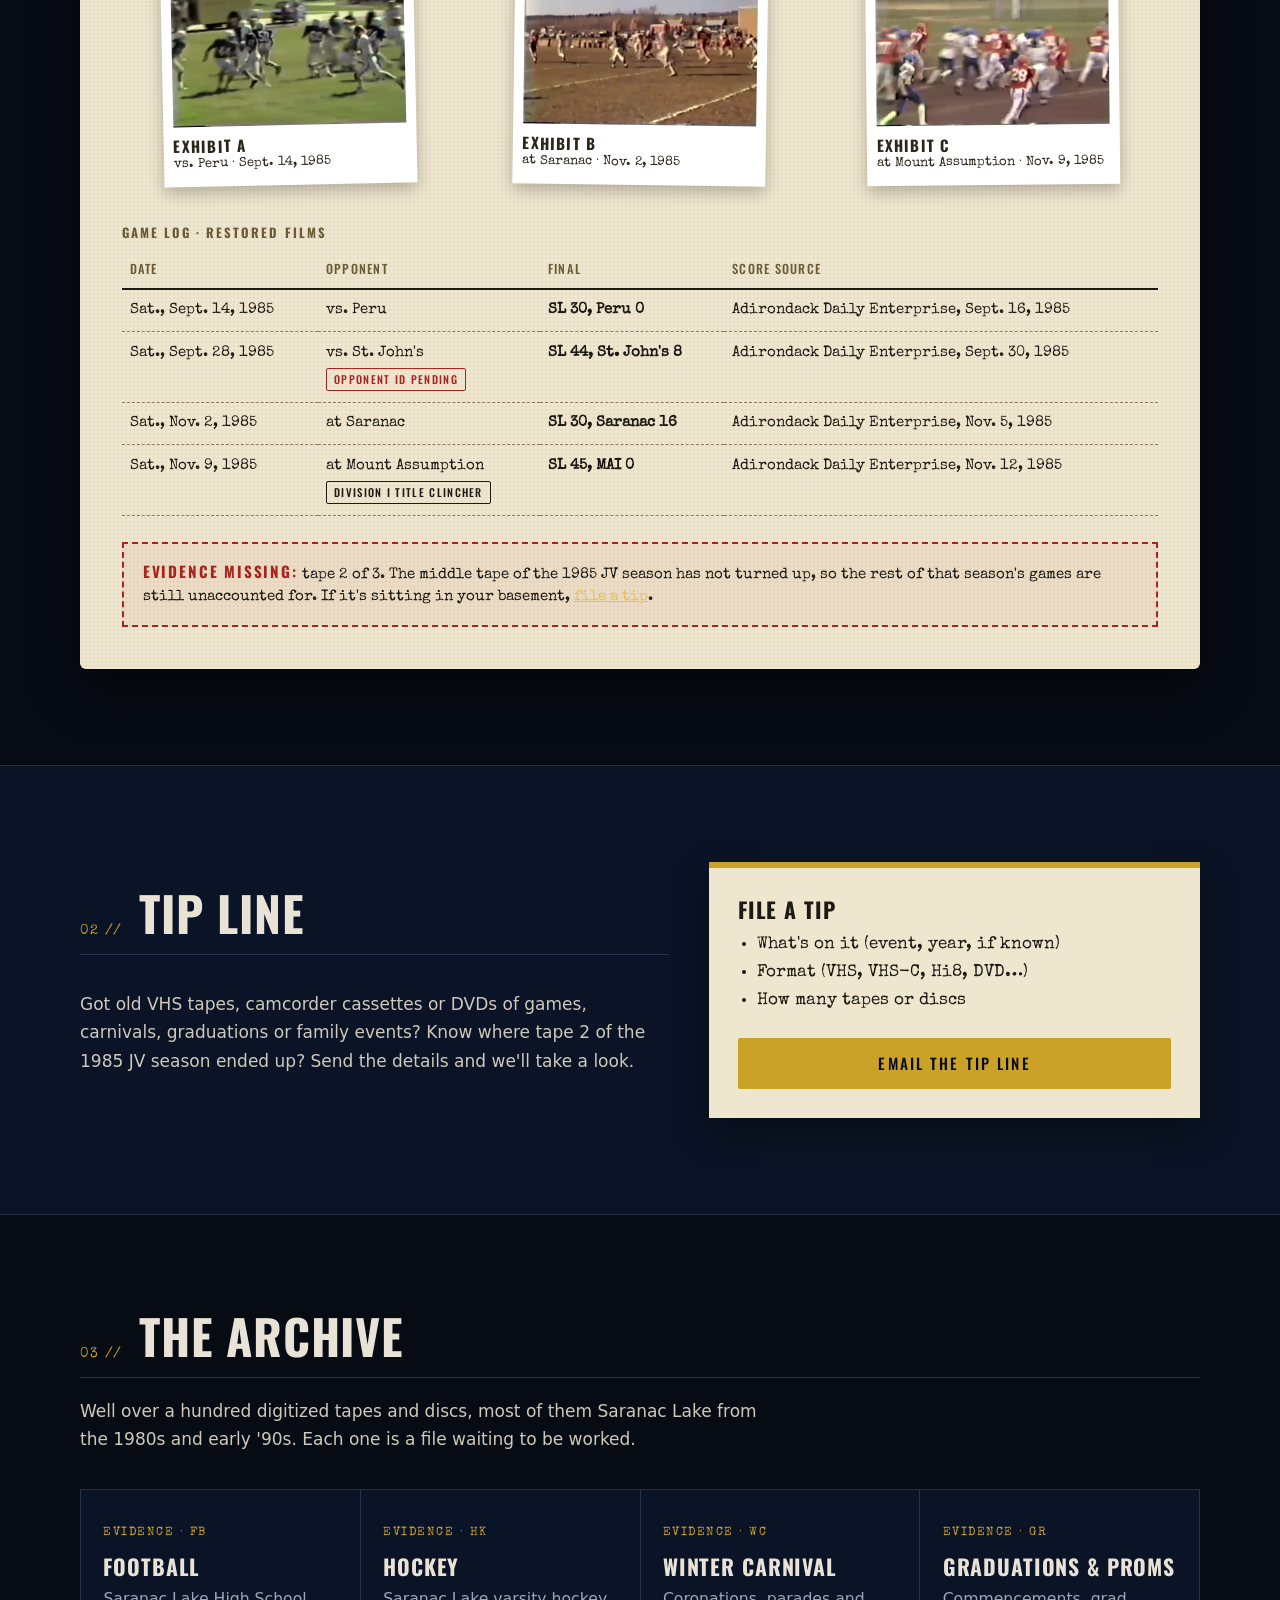
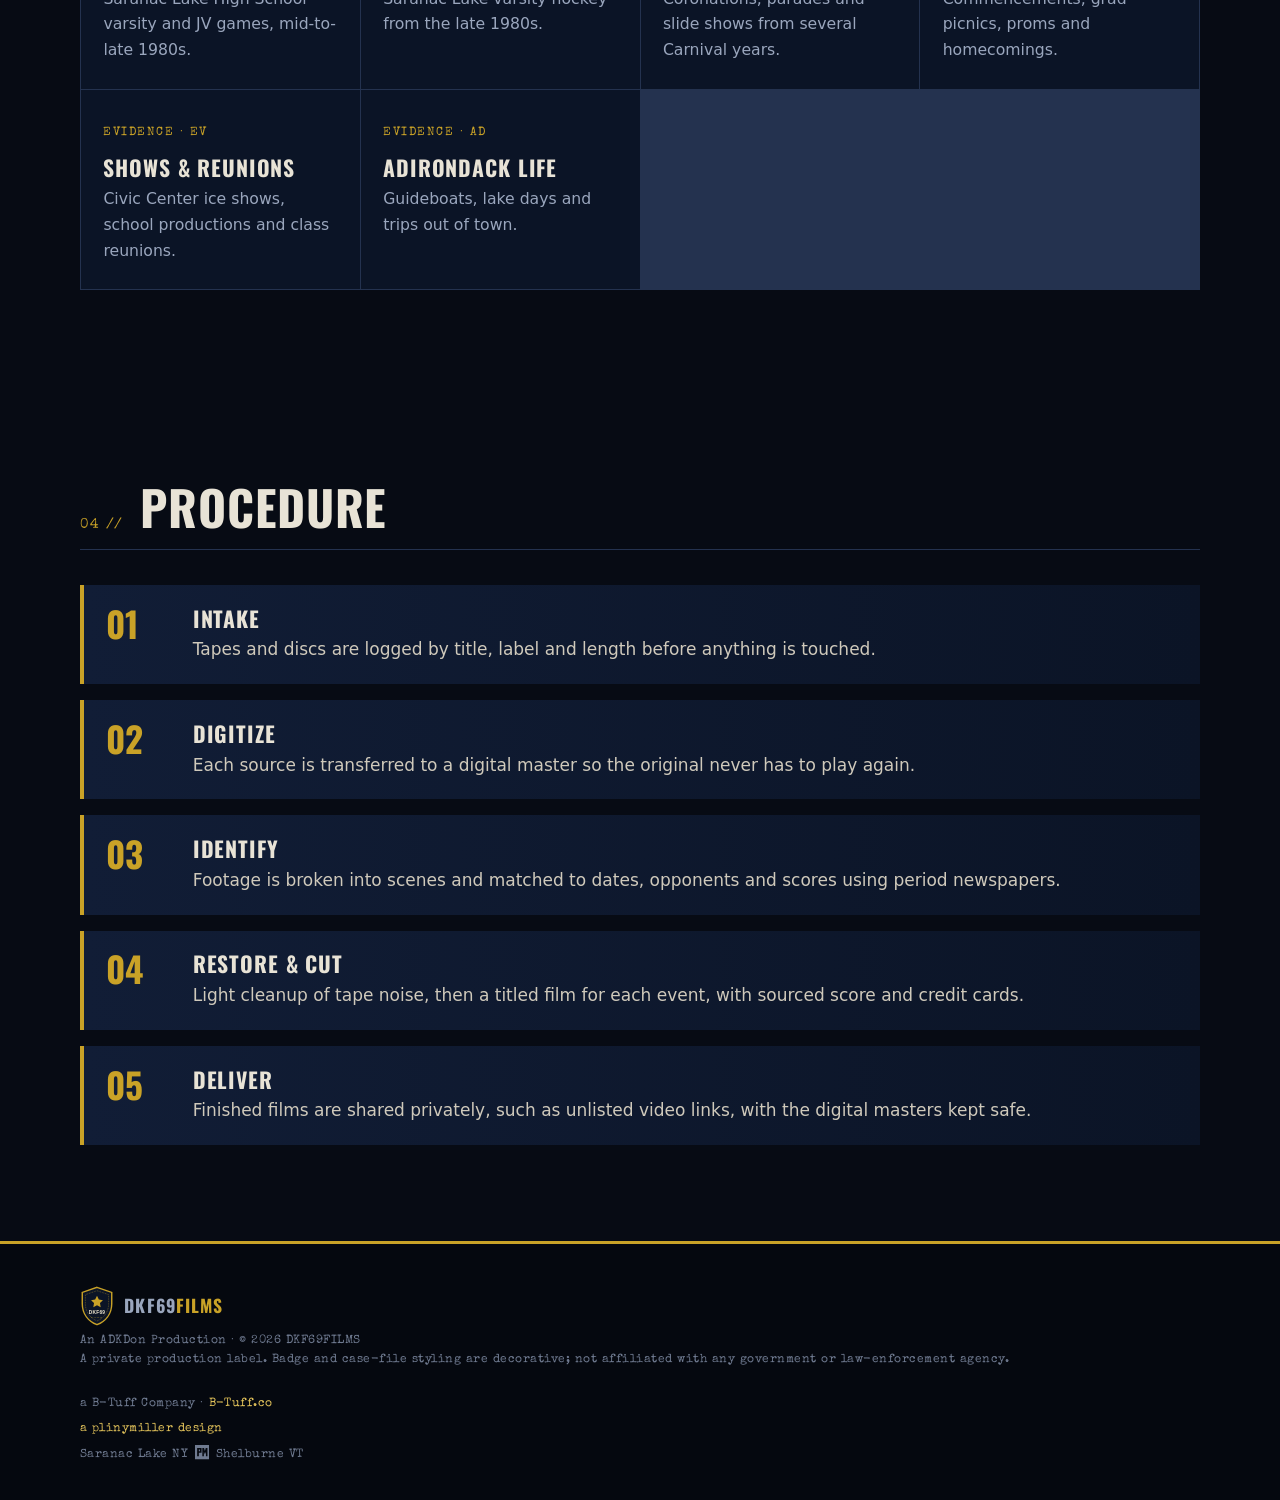
==== commit 85c387a8: "Footer: Saranac Lake NY [Pliny Miller mark] Shelburne VT" ====
--- a/index.html
+++ b/index.html
@@ -170,6 +170,7 @@
     <div>
       <small class="credit">a B-Tuff Company · <a href="https://b-tuff.co/">B-Tuff.co</a></small>
       <small class="credit"><a href="https://plinymiller.com">a plinymiller design</a></small>
+      <small class="credit pm-loc">Saranac Lake NY <svg class="pm-mark" xmlns="http://www.w3.org/2000/svg" viewBox="0 0 16 16" width="1.15em" height="1.15em" role="img" aria-label="Pliny Miller" focusable="false"><title>Pliny Miller</title><path fill="currentColor" fill-rule="evenodd" d="M0 0H16V16H0ZM2.4 3.4H7.3V8.6H4.3V12.6H2.4ZM4.3 5.1V6.9H5.5V5.1ZM8.2 3.4H10.1L11.05 6.6L12 3.4H13.9V12.6H12.2V7.4L11.05 10.4L9.9 7.4V12.6H8.2Z"/></svg> Shelburne VT</small>
     </div>
   </div>
 </footer>
--- a/assets/site.css
+++ b/assets/site.css
@@ -132,3 +132,4 @@
 .ftr small{display:block;font:400 .78rem/1.5 var(--type);letter-spacing:.04em;margin-top:.4rem;color:#6f7a90}
 .credit a{color:var(--gold-2);text-decoration:none}
 .credit a:hover{text-decoration:underline}
+.pm-loc{white-space:nowrap}.pm-mark{display:inline-block;width:1.15em;height:1.15em;vertical-align:-.2em;margin:0 .15em}
